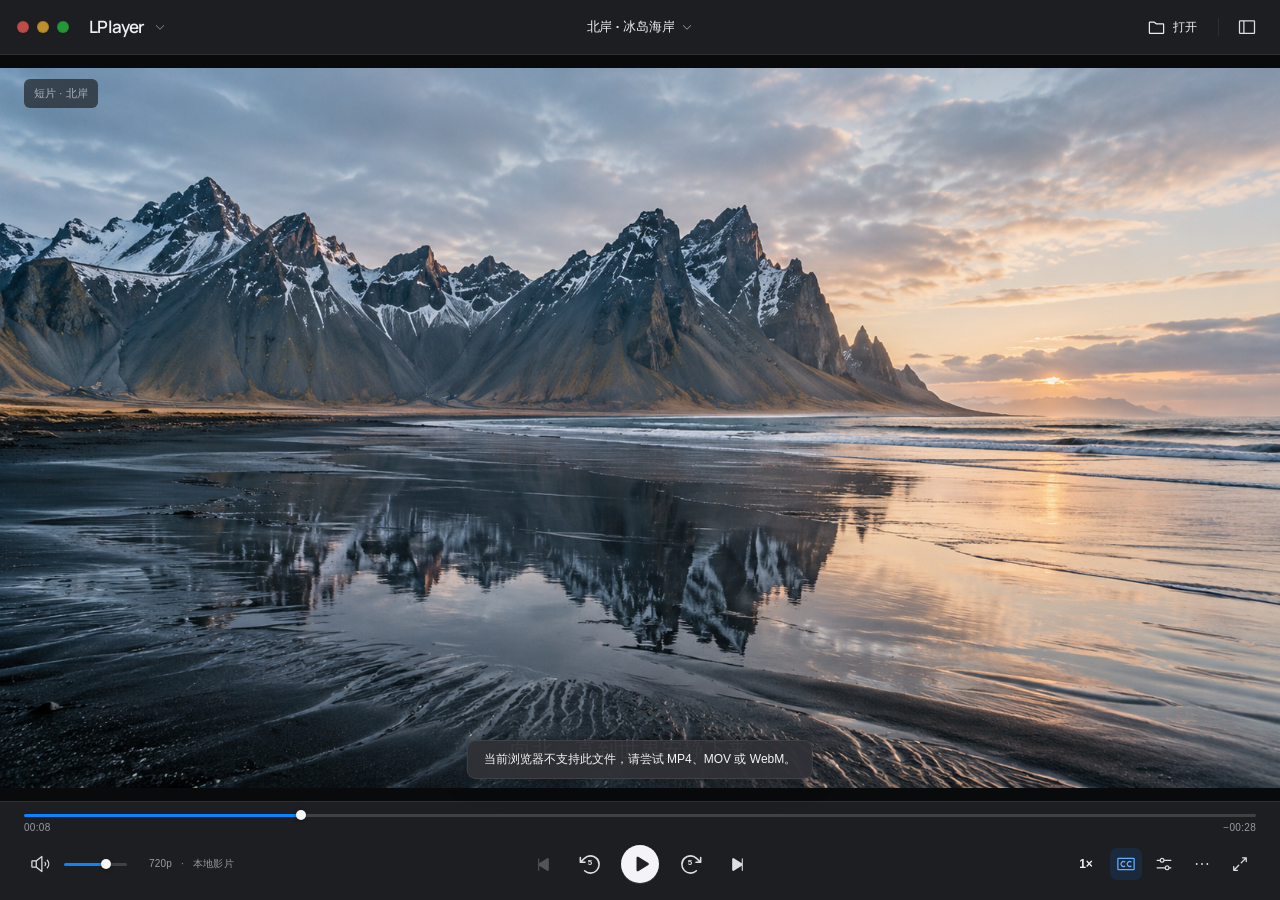
==== prototypes/lplayer/index.html @ e141471a "feat: add LPlayer with native UI and consistent one-hand controls Ship the AppKit/libmpv player, bun" ====
<!doctype html>
<html lang="zh-CN">
<head>
<meta charset="utf-8"><meta name="viewport" content="width=device-width,initial-scale=1">
<meta name="color-scheme" content="dark light"><meta name="theme-color" content="#17181b">
<title>LPlayer · 交互视觉稿</title>
<link rel="icon" href="assets/app-icon.png"><link rel="stylesheet" href="style.css"><link rel="stylesheet" href="dialogs.css"><link rel="stylesheet" href="fonts.css">
</head>
<body data-theme="dark">
<div class="app-shell" id="app">
  <header class="titlebar">
    <div class="window-left">
      <div class="traffic-lights">
        <button class="traffic close" id="close-media" disabled aria-label="关闭窗口，仅原生 App 可用" title="关闭窗口 · 网页视觉稿不模拟原生窗口操作"></button>
        <button class="traffic minimize" id="theater" disabled aria-label="最小化窗口，仅原生 App 可用" title="最小化窗口 · 网页视觉稿不模拟原生窗口操作"></button>
        <button class="traffic maximize" id="window-fullscreen" disabled aria-label="原生窗口全屏，仅原生 App 可用" title="原生窗口全屏 · 可使用播放栏全屏按钮体验浏览器全屏"></button>
      </div>
      <button class="app-name" id="app-menu-button" aria-haspopup="menu" aria-expanded="false">LPlayer<span class="icon tiny" data-icon="caret-down"></span></button>
    </div>
    <button class="document-title" id="file-info-button" aria-label="查看当前视频信息" aria-haspopup="menu"><span id="file-title">北岸 · 冰岛海岸</span><span class="icon tiny" data-icon="caret-down"></span></button>
    <div class="window-right">
      <span class="privacy-badge" id="privacy-badge" hidden><span class="icon small" data-icon="eye-slash"></span>无痕</span>
      <button class="toolbar-text" id="open-file" title="打开视频 · ⌘O"><span class="icon" data-icon="folder-simple"></span><span>打开</span></button>
      <span class="toolbar-separator"></span>
      <button class="icon-button toolbar-button" id="playlist-toggle" aria-label="打开播放列表" aria-pressed="false" title="播放列表 · T"><span class="icon" data-icon="sidebar-simple"></span></button>
    </div>
  </header>
  <main class="workspace">
    <section class="player-column" aria-label="视频播放器">
      <div class="stage" id="stage" tabindex="0" aria-label="视频画面，空格播放或暂停">
        <div class="media-frame" id="media-frame"><video id="video" preload="auto" playsinline poster="assets/coast-cinema.png" src="assets/coast-preview.mp4"></video></div>
        <div class="scene-top"><span class="scene-pill" id="scene-pill">短片 · 北岸</span><button id="reset-zoom" class="scene-pill zoom-pill" hidden>100% · 复原</button></div>
        <div id="subtitle" class="subtitle" aria-live="off"><span>向北，直到世界安静下来。</span></div>
        <button class="center-play" id="center-play" aria-label="开始播放"><span class="icon" data-icon="play-fill"></span></button>
        <div class="hud" id="hud" role="status" aria-live="polite"></div>
        <div class="empty-state" id="empty-state" hidden>
          <img class="empty-app-icon" src="assets/app-icon.png" alt="LPlayer">
          <h1>好好看一部视频。</h1><p>把视频拖到这里，或从文件中打开。</p>
          <button class="primary-button" id="empty-open"><span class="icon" data-icon="folder-simple"></span>打开视频…<kbd>⌘O</kbd></button>
          <button class="subtle-link" id="load-demo">体验演示影片<span class="icon small" data-icon="arrow-right"></span></button>
        </div>
        <div class="drop-target" id="drop-target" hidden><span class="icon" data-icon="plus"></span><strong>松开以打开视频</strong><span>文件只在当前浏览器中播放</span></div>
        <section class="quick-panel surface" id="quick-panel" hidden aria-label="快捷调节">
          <div class="panel-header"><h2>快捷调节</h2><button class="icon-button small-button" id="quick-close" aria-label="关闭快捷调节"><span class="icon small" data-icon="x"></span></button></div>
          <div class="quick-scroll">
            <div class="quick-group"><div class="group-label">播放</div>
              <div class="quick-row" data-qrow="speed" tabindex="0"><label for="quick-speed">播放速度</label><select id="quick-speed" aria-label="快捷调节播放速度"><option value="1">1× 正常</option></select></div>
              <div class="quick-row" data-qrow="volume" tabindex="0"><label for="quick-volume">音量</label><div class="quick-slider"><input id="quick-volume" type="range" min="0" max="100" value="70" aria-label="快捷调节音量"><output id="quick-volume-value">70%</output></div></div>
            </div>
            <div class="quick-group"><div class="group-label">画面</div>
              <div class="quick-row" data-qrow="zoom" tabindex="0"><label for="quick-zoom">缩放</label><div class="quick-slider"><input id="quick-zoom" type="range" min="100" max="500" step="25" value="100" aria-label="画面缩放"><output id="quick-zoom-value">适应</output></div></div>
              <div class="quick-row quick-native-row" data-qrow="sensitivity" tabindex="0" aria-disabled="true" title="双指移动画面与拖动灵敏度仅在原生 App 中实现"><span>拖动灵敏度</span><span class="quick-native">仅原生</span></div>
            </div>
            <div class="quick-group"><div class="group-label">字幕与音轨</div>
              <div class="quick-row" data-qrow="subtitles" tabindex="0"><label for="quick-subtitles">显示字幕</label><input id="quick-subtitles" class="switch" type="checkbox" role="switch" checked></div>
              <div class="quick-row" data-qrow="delay" tabindex="0"><span>字幕时间</span><div class="stepper"><button id="delay-minus" aria-label="字幕提前0.1秒">−</button><output id="delay-value">0.0 s</output><button id="delay-plus" aria-label="字幕延后0.1秒">+</button></div></div>
              <div class="quick-row quick-native-row" data-qrow="audio" tabindex="0" aria-disabled="true" title="音轨选择使用原生播放内核；网页演示片为静音素材"><span>音轨</span><span class="quick-native">仅原生</span></div>
              <div class="quick-row" data-qrow="track" tabindex="0"><label for="quick-track">字幕轨道</label><select id="quick-track" aria-label="演示字幕轨道"><option value="zh">简体中文</option><option value="en">English</option></select></div>
            </div>
            <div class="quick-group"><div class="group-label">应用与文件</div>
              <div class="quick-row" data-qrow="hand" tabindex="0"><label for="quick-hand">单手布局</label><select id="quick-hand" aria-label="单手布局"><option value="left">左手</option><option value="right">右手</option></select></div>
              <div class="quick-row" data-qrow="private" tabindex="0" title="HTML 仅演示无痕标识，不保存观看历史"><label for="quick-private">无痕播放</label><input id="quick-private" class="switch" type="checkbox" role="switch"></div>
              <div class="quick-row" data-qrow="open" tabindex="0"><span>打开视频</span><button id="quick-open" class="quick-action">选择…</button></div>
              <div class="quick-row quick-native-row" data-qrow="folder" tabindex="0" aria-disabled="true" title="文件夹授权与持久访问仅在原生 App 中实现"><span>文件夹授权</span><span class="quick-native">仅原生</span></div>
              <div class="quick-row" data-qrow="playlist" tabindex="0"><span>播放列表</span><button id="quick-list" class="quick-action">打开</button></div>
              <div class="quick-row quick-native-row" data-qrow="language" tabindex="0" aria-disabled="true" title="HTML 视觉稿仅提供中文界面；原生 App 支持中英切换"><span>界面语言</span><span class="quick-native">中文 · 仅原生切换</span></div>
              <div class="quick-row" data-qrow="shortcuts" tabindex="0"><span>快捷键设置</span><button id="quick-shortcuts" class="quick-action" title="查看默认键位；自定义录制仅原生支持">查看…</button></div>
            </div>
          </div>
          <div class="quick-bottom"><span id="quick-keyhint"><kbd>W/S</kbd> 选择 <kbd>A/D</kbd> 调整</span><button id="quick-settings" class="subtle-link" data-qrow="settings">设置…<span class="icon small" data-icon="gear-six"></span></button></div>
        </section>
      </div>
      <footer class="transport" id="transport">
        <div class="timeline-wrap"><div class="seek-preview surface" id="seek-preview" hidden><img src="assets/coast-cinema.png" alt="进度预览"><span id="seek-preview-time">00:00</span></div><input id="seek" class="timeline" type="range" min="0" max="36" step="0.05" value="8" aria-label="播放进度"><div class="time-labels"><output id="current-time">00:08</output><output id="remaining-time">−00:28</output></div></div>
        <div class="control-row">
          <div class="controls-leading"><button class="icon-button" id="mute" aria-label="静音" title="静音"><span class="icon" data-icon="speaker-high"></span></button><input id="volume" class="volume-slider" type="range" min="0" max="100" value="70" aria-label="音量"><span class="quiet metadata" id="media-meta">720p <span class="meta-dot">·</span> 本地影片</span></div>
          <div class="playback-controls">
            <button class="icon-button skip-button" id="previous" aria-label="上一个视频" title="上一个视频"><span class="icon small" data-icon="skip-back-fill"></span></button>
            <button class="icon-button seek-button" id="rewind" aria-label="后退5秒" title="后退5秒 · A"><span class="icon" data-icon="arrow-counter-clockwise"></span><span class="seek-number">5</span></button>
            <button class="play-button" id="play" aria-label="播放" title="播放 · Space"><span class="icon" data-icon="play-fill"></span></button>
            <button class="icon-button seek-button forward" id="forward" aria-label="前进5秒" title="前进5秒 · D"><span class="icon" data-icon="arrow-counter-clockwise"></span><span class="seek-number">5</span></button>
            <button class="icon-button skip-button" id="next" aria-label="下一个视频" title="下一个视频"><span class="icon small" data-icon="skip-forward-fill"></span></button>
          </div>
          <div class="controls-trailing">
            <button class="speed-button" id="speed-button" aria-label="播放速度，打开快捷面板首行" aria-controls="quick-panel" aria-expanded="false">1×</button>
            <button class="icon-button caption-button active" id="captions-button" aria-label="隐藏字幕" aria-pressed="true" title="显示 / 隐藏字幕 · G"><span class="icon" data-icon="closed-captioning"></span></button>
            <button class="icon-button" id="quick-toggle" aria-label="打开快捷调节" aria-expanded="false" title="快捷调节 · C"><span class="icon" data-icon="sliders-horizontal"></span></button>
            <button class="icon-button" id="more-button" aria-label="更多操作" aria-haspopup="menu"><span class="icon" data-icon="dots-three"></span></button>
            <button class="icon-button" id="fullscreen" aria-label="进入全屏" title="全屏 · F"><span class="icon" data-icon="arrows-out-simple"></span></button>
          </div>
        </div>
      </footer>
    </section>
    <aside class="playlist" id="playlist" aria-label="播放列表" hidden>
      <div class="playlist-header"><div><h2>播放列表</h2><p><span id="queue-count">5</span> 个片段<span class="meta-dot">·</span><span id="queue-current">正在播放 1</span></p></div><div class="view-switch" role="group" aria-label="列表显示方式"><button id="compact-view" class="selected" aria-label="紧凑列表" aria-pressed="true"><span class="icon small" data-icon="list-bullets"></span></button><button id="gallery-view" aria-label="大图浏览" aria-pressed="false"><span class="icon small" data-icon="grid-four"></span></button></div></div>
      <div class="folder-label"><span class="icon small" data-icon="folder-simple"></span><span id="folder-label">北岸 · 演示影片</span><button class="icon-button small-button" id="add-files" aria-label="添加视频"><span class="icon small" data-icon="plus"></span></button></div>
      <div class="queue-list" id="queue-list" role="listbox" aria-label="视频列表" tabindex="0"></div>
      <div class="selection-preview" id="selection-preview" hidden><span class="eyebrow">已选择</span><div><strong id="selection-name"></strong><button class="mini-play" id="play-selected" aria-label="播放选中视频"><span class="icon small" data-icon="play-fill"></span>播放</button></div></div>
      <div class="playlist-footer"><span id="playlist-keyhint"><kbd>W/S</kbd> 选择 <kbd>↵</kbd> 播放</span><button class="subtle-link" id="help-button" title="快捷键 · V"><span class="icon small" data-icon="keyboard"></span>快捷键</button></div>
    </aside>
  </main>
  <div class="menu surface" id="speed-menu" role="menu" aria-label="倍速选择" hidden><div class="menu-heading">播放速度</div><div id="speed-options"></div><div class="menu-hint">Q/E 调节 · R 恢复</div></div>
  <div class="menu surface" id="captions-menu" role="menu" aria-label="字幕与音轨选择" hidden><div class="menu-heading">字幕</div><button data-subtitle="zh" role="menuitemradio">简体中文<span class="menu-check icon small" data-icon="check"></span></button><button data-subtitle="en" role="menuitemradio">English<span class="menu-check icon small" data-icon="check"></span></button><button data-subtitle="off" role="menuitemradio">关闭字幕<span class="menu-check icon small" data-icon="check"></span></button><div class="menu-divider"></div><div class="menu-heading">音轨</div><span class="menu-static">内置演示影片无音轨</span></div>
  <div class="menu surface" id="more-menu" role="menu" aria-label="更多操作" hidden><button id="settings-menu" role="menuitem"><span class="icon small" data-icon="gear-six"></span>设置…<kbd>⌘,</kbd></button><button id="shortcut-menu" role="menuitem"><span class="icon small" data-icon="keyboard"></span>快捷键<kbd data-help-shortcut>V</kbd></button><button id="tracks-menu" role="menuitem"><span class="icon small" data-icon="closed-captioning"></span>字幕与音轨…</button><div class="menu-divider"></div><button id="private-menu" role="menuitemcheckbox" aria-checked="false"><span class="icon small" data-icon="eye-slash"></span>无痕播放<span class="menu-check icon small" data-icon="check"></span></button><button id="empty-menu" role="menuitem"><span class="icon small" data-icon="x"></span>关闭视频</button></div>
  <div class="menu surface" id="app-menu" role="menu" aria-label="LPlayer 菜单" hidden><div class="app-menu-brand"><img src="assets/app-icon.png" alt=""><div><strong>LPlayer</strong><span>macOS 界面视觉稿</span></div></div><div class="menu-divider"></div><button id="app-settings" role="menuitem">设置…<kbd>⌘,</kbd></button><button id="app-demo" role="menuitem">打开演示影片</button><button id="app-help" role="menuitem">快捷键帮助<kbd data-help-shortcut>V</kbd></button></div>
  <div class="menu surface file-info" id="file-info" hidden><div class="menu-heading">当前影片</div><strong id="info-name">北岸 · 冰岛海岸.mp4</strong><span id="info-details">1280 × 720 · 25 fps · 00:36</span><div class="menu-divider"></div><span class="menu-static">演示画面由 AI 静帧制成，可打开本地视频体验。</span></div>
  <input type="file" id="file-input" accept="video/*,.mkv,.mov,.mp4,.webm,.m4v" multiple hidden>
  <div class="toast" id="toast" role="status" aria-live="polite"></div>
</div>
<script src="dialogs.js"></script><script src="app.js"></script>
</body></html>
---- prototypes/lplayer/style.css ----
:root{font-family:-apple-system,BlinkMacSystemFont,"SF Pro Text","Helvetica Neue","PingFang SC",sans-serif;color-scheme:dark;--bg:#141517;--chrome:#1d1e21;--surface:rgba(40,41,45,.96);--sidebar:#202124;--text:#f0f0f2;--secondary:#999aA3;--line:rgba(255,255,255,.075);--hover:rgba(255,255,255,.075);--blue:#0a84ff;--focus:#58a5ff;--shadow:0 16px 60px #0007}
*{box-sizing:border-box}html,body{margin:0;width:100%;height:100%;overflow:hidden}body{background:var(--bg);color:var(--text);font-size:13px;-webkit-font-smoothing:antialiased}button,input,select{font:inherit}button{border:0;cursor:pointer;color:inherit;background:none;-webkit-tap-highlight-color:transparent}button:disabled{opacity:.28;cursor:default}button:focus-visible,input:focus-visible,select:focus-visible,[tabindex]:focus-visible{outline:3px solid var(--focus);outline-offset:3px}button,input,select{touch-action:manipulation}button:focus:not(:focus-visible){outline:none}[hidden]{display:none!important}h1,h2,p{margin:0}kbd{font-family:inherit;font-size:11px;font-weight:400;color:var(--secondary);white-space:nowrap}.icon{display:inline-block;width:20px;height:20px;background:currentColor;mask:var(--icon) center/contain no-repeat;-webkit-mask:var(--icon) center/contain no-repeat;flex-shrink:0;pointer-events:none}.icon.small{width:17px;height:17px}.icon.tiny{width:12px;height:12px}.app-shell{height:100dvh;display:flex;flex-direction:column;overflow:hidden;background:var(--bg)}.titlebar{height:55px;flex-shrink:0;display:grid;grid-template-columns:1fr minmax(0,1.6fr) 1fr;align-items:center;position:relative;z-index:15;background:var(--chrome);border-bottom:1px solid var(--line);padding:0 17px;user-select:none}.window-left,.window-right{display:flex;align-items:center;gap:17px;min-width:0}.window-right{justify-content:flex-end;gap:12px}.traffic-lights{display:flex;align-items:center;gap:8px}.traffic{width:12px;height:12px;border-radius:50%;padding:0;box-shadow:inset 0 0 0 1px #0002;transition:filter .15s}.traffic:hover{filter:brightness(1.15)}.traffic.close{background:#ff5f57}.traffic.minimize{background:#febc2e}.traffic.maximize{background:#28c840}.app-name{font-size:13px;font-weight:650;display:flex;align-items:center;gap:7px;padding:6px 4px;letter-spacing:-.2px}.app-name .icon{opacity:.5}.document-title{justify-self:center;min-width:0;max-width:100%;display:flex;align-items:center;gap:7px;padding:8px 12px;border-radius:7px;font-size:13px;font-weight:550;letter-spacing:-.1px}.document-title:hover{background:var(--hover)}.document-title #file-title{overflow:hidden;text-overflow:ellipsis;white-space:nowrap}.document-title .icon{color:var(--secondary)}.toolbar-text{display:flex;align-items:center;gap:7px;padding:7px 8px;border-radius:6px;font-size:12px}.toolbar-text:hover{background:var(--hover)}.toolbar-text .icon{width:19px;height:19px}.toolbar-separator{height:18px;width:1px;background:var(--line);margin:0 0 0 1px}.icon-button{width:32px;height:32px;border-radius:7px;display:inline-flex;align-items:center;justify-content:center;flex-shrink:0;color:#dedee3;position:relative;transition:background .16s,color .16s}.icon-button:hover{background:var(--hover);color:#fff}.icon-button.active{color:#64aeff;background:rgba(10,132,255,.12)}.toolbar-button{width:32px;height:28px}.small-button{width:26px;height:26px}.privacy-badge{display:flex;align-items:center;gap:5px;color:var(--secondary);font-size:11px}.workspace{flex:1;display:flex;min-height:0}.player-column{display:flex;flex-direction:column;min-width:0;flex:1;background:#090a0c}.stage{flex:1;min-height:0;position:relative;overflow:hidden;display:flex;align-items:center;justify-content:center;background:#090a0b;isolation:isolate;outline:none!important}.media-frame{position:absolute;inset:0;overflow:hidden;transition:transform .25s ease}.media-frame video{height:100%;width:100%;display:block;object-fit:contain;background:#090a0b;transition:transform .28s ease}.stage .scene-top{position:absolute;left:24px;right:24px;top:24px;display:flex;justify-content:space-between;align-items:center;pointer-events:none;transition:opacity .3s}.scene-pill{display:flex;align-items:center;padding:7px 10px;border-radius:6px;color:#fff9;background:#1119;font-size:11px;backdrop-filter:blur(15px);font-weight:450;letter-spacing:.1px}.zoom-pill{pointer-events:auto;color:#f5f5f7}.stage.playing:not(:hover) .scene-top{opacity:0}.subtitle{position:absolute;bottom:35px;width:calc(100% - 64px);left:32px;text-align:center;pointer-events:none;transition:width .2s,left .2s;font-size:clamp(16px,1.65vw,23px);font-weight:500;line-height:1.45;letter-spacing:.03em;color:#fff;text-shadow:0 1px 4px #000,0 1px 12px #000b}.subtitle span{display:inline;padding:2px 5px;background:#0001;box-decoration-break:clone}.stage.quick-open .subtitle{width:calc(100% - 410px);left:24px;font-size:18px}.center-play{width:64px;height:64px;display:flex;align-items:center;justify-content:center;border-radius:50%;color:white;background:#171b25a6;backdrop-filter:blur(18px);border:1px solid #ffffff24;box-shadow:0 3px 20px #0002;z-index:2;transition:opacity .2s,transform .2s;opacity:0;transform:scale(.92)}.stage:hover .center-play,.stage:focus-visible .center-play{opacity:1;transform:scale(1)}.stage.playing .center-play{pointer-events:none;opacity:0}.center-play .icon{width:26px;height:26px;margin-left:3px}.hud{position:absolute;top:25px;left:50%;transform:translate(-50%,-6px);background:#1c1d21e8;border:1px solid #ffffff10;border-radius:10px;box-shadow:0 6px 24px #0003;padding:10px 18px;font-size:13px;opacity:0;pointer-events:none;transition:.15s;z-index:11;white-space:nowrap;color:#f5f5f7;backdrop-filter:blur(20px)}.hud.visible{opacity:1;transform:translate(-50%,0)}.transport{height:99px;flex-shrink:0;background:var(--chrome);border-top:1px solid var(--line);padding:8px 24px 9px;position:relative;z-index:12;transition:opacity .2s}.timeline-wrap{position:relative;height:30px}.timeline{display:block;width:100%;margin:0;height:10px;cursor:pointer}.time-labels{display:flex;justify-content:space-between;padding-top:2px;font-size:10px;font-variant-numeric:tabular-nums;letter-spacing:.3px;color:var(--secondary)}input[type=range]{--fill:0%;-webkit-appearance:none;appearance:none;background:transparent;accent-color:var(--blue);padding:0;border:0;cursor:pointer}input[type=range]::-webkit-slider-runnable-track{height:3px;border-radius:8px;background:linear-gradient(to right,var(--blue) 0 var(--fill),#ffffff28 var(--fill) 100%)}input[type=range]::-moz-range-track{height:3px;border-radius:8px;background:#ffffff28}input[type=range]::-moz-range-progress{background:var(--blue);height:3px;border-radius:8px}input[type=range]::-webkit-slider-thumb{-webkit-appearance:none;appearance:none;width:10px;height:10px;border-radius:50%;background:#f7f7f9;margin-top:-3.5px;box-shadow:0 1px 4px #0005}input[type=range]::-moz-range-thumb{width:10px;height:10px;border:0;border-radius:50%;background:#f7f7f9}.timeline::-webkit-slider-thumb{width:8px;height:8px;margin-top:-2.5px;transition:transform .15s}.timeline:hover::-webkit-slider-thumb{transform:scale(1.4)}.control-row{display:grid;grid-template-columns:minmax(160px,1fr) auto minmax(160px,1fr);align-items:center;height:48px;gap:16px}.controls-leading,.controls-trailing,.playback-controls{display:flex;align-items:center;gap:8px}.controls-leading{gap:5px}.controls-trailing{justify-content:flex-end;gap:6px}.playback-controls{gap:15px;justify-content:center}.play-button{height:38px;width:38px;border-radius:50%;background:#f4f4f6;color:#202125;display:flex;align-items:center;justify-content:center;box-shadow:0 1px 1px #fff2;transition:transform .15s,background .15s}.play-button:hover{transform:scale(1.07);background:white}.play-button:active{transform:scale(.96)}.play-button .icon{width:18px;height:18px;margin-left:1px}.play-button.is-playing .icon{margin-left:0}.seek-button .icon{width:25px;height:25px}.seek-number{position:absolute;left:0;right:0;text-align:center;top:10px;font-size:8px;font-weight:650;pointer-events:none}.forward .icon{transform:scaleX(-1)}.speed-button{font-size:12px;font-weight:550;min-width:36px;height:30px;border-radius:7px;font-variant-numeric:tabular-nums}.speed-button:hover,.speed-button.active{background:var(--hover)}.volume-slider{width:63px;height:20px;margin:0 0 0 3px}.quiet{color:var(--secondary)}.metadata{font-size:10px;margin-left:17px;white-space:nowrap;letter-spacing:.2px}.meta-dot{padding:0 6px;color:var(--secondary)}.seek-preview{position:absolute;bottom:35px;width:156px;padding:5px;border-radius:9px;z-index:20;transform:translateX(-50%);pointer-events:none}.seek-preview img{width:100%;aspect-ratio:16/9;object-fit:cover;border-radius:5px;display:block}.seek-preview span{display:block;font-size:10px;color:#f5f5f7;text-align:center;padding-top:4px;font-variant-numeric:tabular-nums}.surface{background:var(--surface);border:1px solid rgba(255,255,255,.12);box-shadow:var(--shadow),0 0 1px #000;backdrop-filter:blur(30px) saturate(1.2);-webkit-backdrop-filter:blur(30px) saturate(1.2)}.playlist{width:306px;flex-shrink:0;display:flex;flex-direction:column;border-left:1px solid var(--line);background:var(--sidebar);position:relative;min-height:0;z-index:8}.playlist-header{display:flex;align-items:center;justify-content:space-between;padding:25px 20px 19px}.playlist h2{font-size:15px;font-weight:650;letter-spacing:-.3px}.playlist-header p{font-size:10px;color:var(--secondary);padding-top:7px}.view-switch{display:flex;border-radius:6px;background:#0003;padding:2px;gap:2px}.view-switch button{display:flex;width:27px;height:25px;align-items:center;justify-content:center;border-radius:4px;color:var(--secondary)}.view-switch button.selected{background:#ffffff18;color:var(--text);box-shadow:0 1px 4px #0003}.folder-label{display:flex;align-items:center;gap:7px;height:36px;min-height:36px;margin:0 16px 9px;color:var(--secondary);font-size:10px;border-top:1px solid var(--line);padding-top:8px}.folder-label .small-button{margin-left:auto}.folder-label>.icon{width:14px;height:14px}.queue-list{overflow:auto;flex:1;padding:0 9px 12px;scrollbar-width:thin;scrollbar-color:#ffffff20 transparent;outline:none}.queue-item{position:relative;display:flex;align-items:center;gap:12px;width:100%;border-radius:7px;padding:10px 9px;margin-bottom:3px;min-height:83px;user-select:none;cursor:pointer;border:1px solid transparent;outline:none}.queue-item:hover{background:var(--hover)}.queue-item.selected{background:#ffffff0b;border-color:#ffffff14}.queue-item.current{background:#0a84ff14}.queue-item.current:before{content:"";position:absolute;left:0;top:18px;bottom:18px;width:2px;background:var(--blue);border-radius:4px}.queue-item.selected:focus-visible,.queue-item.focused{border-color:var(--blue);box-shadow:0 0 0 1px var(--blue)}.queue-thumb{width:88px;height:54px;object-fit:cover;border-radius:5px;display:block;flex-shrink:0;background:#121315}.queue-text{min-width:0;flex:1}.queue-name{font-size:12px;font-weight:500;white-space:nowrap;overflow:hidden;text-overflow:ellipsis;line-height:1.6;letter-spacing:-.15px}.queue-sub{display:flex;align-items:center;gap:5px;color:var(--secondary);font-size:10px;font-variant-numeric:tabular-nums;margin-top:5px;letter-spacing:.1px}.queue-sub .icon{width:11px;height:11px;color:#66afff}.queue-duration{margin-left:auto}.queue-play{position:absolute;right:10px;top:10px;width:25px;height:25px;border-radius:50%;background:#0a84ff;color:#fff;display:flex;align-items:center;justify-content:center;opacity:0;transition:opacity .1s}.queue-item:hover .queue-play,.queue-item.selected:not(.current) .queue-play{opacity:1}.queue-play .icon{width:11px;height:11px}.playlist.gallery{width:320px}.gallery .queue-item{display:block;padding:10px 9px;min-height:0}.gallery .queue-thumb{width:100%;height:auto;aspect-ratio:16/9}.gallery .queue-text{margin:8px 2px 0}.gallery .queue-item.current:before{top:auto;height:2px;bottom:0;left:10px;right:10px;width:auto}.gallery .queue-play{right:20px;top:20px}.selection-preview{margin:4px 16px 0;padding:13px 0 14px;border-top:1px solid var(--line)}.selection-preview .eyebrow{font-size:10px;color:var(--secondary);display:block;padding-bottom:8px}.selection-preview>div{display:flex;gap:6px;align-items:center}.selection-preview strong{font-size:11px;font-weight:450;overflow:hidden;white-space:nowrap;text-overflow:ellipsis;flex:1}.mini-play{display:flex;align-items:center;gap:4px;background:var(--blue);color:#fff;border-radius:6px;padding:6px 8px;font-size:11px}.mini-play .icon{width:11px;height:11px}.playlist-footer{border-top:1px solid var(--line);padding:16px;display:flex;align-items:center;justify-content:space-between;gap:8px;color:var(--secondary);font-size:10px;min-height:59px}.playlist-footer kbd{font-size:10px;margin-right:2px;color:var(--text)}.subtle-link{display:inline-flex;gap:6px;align-items:center;font-size:11px;color:var(--secondary);padding:2px;border-radius:4px}.subtle-link:hover{color:var(--text)}.playlist-footer .subtle-link{font-size:10px}.quick-panel{position:absolute;right:18px;bottom:18px;width:318px;border-radius:13px;overflow:hidden;color:#f1f1f4;z-index:10;padding:17px 17px 0;background:rgba(34,35,39,.96);animation:panel-in .15s ease}.panel-header{display:flex;justify-content:space-between;align-items:center;padding:0 0 9px}.panel-header h2{font-size:14px;font-weight:600}.panel-header .icon-button{color:#adadb6}.group-label{font-size:10px;color:#9c9da6;font-weight:500;margin:9px 0 5px}.quick-group+.quick-group{border-top:1px solid #ffffff12;margin-top:10px;padding-top:1px}.quick-row{display:flex;align-items:center;justify-content:space-between;gap:15px;min-height:35px;border-radius:5px;font-size:12px;color:#e2e2e7;padding:1px 2px}.quick-row.focused{background:#0a84ff20;box-shadow:0 0 0 2px #0a84ff60}.quick-row>label{white-space:nowrap}.quick-row select{max-width:143px;min-width:112px;background:#ffffff0e;color:#eee;border:1px solid #ffffff1a;border-radius:5px;height:25px;font-size:11px;padding:1px 5px;cursor:pointer}.quick-slider{display:flex;align-items:center;width:151px;gap:11px}.quick-slider input{width:100px;height:22px;margin:0}.quick-slider output{width:40px;text-align:right;font-size:10px;color:#bfc0c8;font-variant-numeric:tabular-nums}.switch{-webkit-appearance:none;appearance:none;cursor:pointer;position:relative;display:inline-block;background:#5d5d66;border:0;border-radius:14px;width:29px;height:17px;transition:background .15s;flex:none;margin:0}.switch:before{content:"";width:13px;height:13px;position:absolute;left:2px;top:2px;border-radius:50%;background:#fff;box-shadow:0 1px 3px #0004;transition:transform .15s}.switch:checked{background:var(--blue)}.switch:checked:before{transform:translateX(12px)}.stepper{display:flex;align-items:center;background:#ffffff0b;border:1px solid #ffffff15;border-radius:5px;height:25px;overflow:hidden}.stepper button{height:100%;width:24px;font-size:15px;color:#d7d7dd}.stepper button:hover{background:#ffffff15}.stepper output{border-left:1px solid #ffffff14;border-right:1px solid #ffffff14;min-width:58px;text-align:center;font-size:11px;color:#c3c4cc;font-variant-numeric:tabular-nums}.quick-bottom{display:flex;justify-content:space-between;align-items:center;border-top:1px solid #ffffff12;margin:12px -17px 0;padding:12px 17px;font-size:9px;color:#9697a1}.quick-bottom kbd{font-size:9px;color:#aaaab2}.quick-bottom .subtle-link{font-size:10px;color:#b9bac3}.menu{position:fixed;min-width:188px;z-index:40;padding:5px;border-radius:9px;color:var(--text);animation:panel-in .12s ease}.menu-heading{color:var(--secondary);font-size:10px;font-weight:550;padding:7px 9px 6px}.menu>button,.menu #speed-options>button{display:flex;align-items:center;gap:9px;width:100%;padding:7px 9px;border-radius:5px;font-size:12px;text-align:left;white-space:nowrap;min-height:29px}.menu button:hover,.menu button:focus-visible{background:var(--blue);color:#fff;outline:none}.menu button:hover kbd{color:#fffc}.menu kbd{margin-left:auto;font-size:11px}.menu .menu-check{margin-left:auto;width:14px;height:14px;opacity:0}.menu button[aria-checked=true] .menu-check{opacity:1}.menu-divider{height:1px;background:var(--line);margin:5px 4px}.menu-hint{color:var(--secondary);border-top:1px solid var(--line);font-size:9px;padding:9px 8px 4px;margin-top:5px}.menu-static{display:block;padding:6px 9px 9px;font-size:11px;color:var(--secondary);max-width:255px;line-height:1.6}.app-menu-brand{display:flex;padding:10px 9px 9px;gap:11px;align-items:center}.app-menu-brand img{width:34px;height:34px;object-fit:contain}.app-menu-brand strong{display:block;font-size:13px}.app-menu-brand span{font-size:10px;display:block;color:var(--secondary);margin-top:4px}.file-info{width:266px}.file-info>strong,.file-info>span:not(.menu-static){display:block;font-size:12px;padding:7px 9px;line-height:1.4;overflow-wrap:anywhere}.file-info>span:not(.menu-static){font-size:10px;color:var(--secondary);font-variant-numeric:tabular-nums}.empty-state{position:absolute;inset:0;background:var(--bg);display:flex;flex-direction:column;align-items:center;justify-content:center;color:var(--text);z-index:3;padding-bottom:40px}.empty-app-icon{width:82px;height:82px;object-fit:contain;margin-bottom:23px}.empty-state h1{font-size:25px;letter-spacing:-.7px;font-weight:600}.empty-state p{color:var(--secondary);font-size:12px;margin-top:12px}.primary-button{display:flex;align-items:center;justify-content:center;gap:8px;background:var(--blue);color:#fff;height:34px;padding:0 14px;border-radius:7px;font-size:12px;font-weight:500;box-shadow:inset 0 1px #ffffff12}.primary-button:hover{background:#2190ff}.primary-button kbd{color:#ffffffb0;font-size:10px;margin-left:14px}.empty-state .primary-button{margin-top:26px}.empty-state .subtle-link{margin-top:20px;font-size:11px}.app-shell.empty .transport{display:none}.app-shell.empty .document-title{color:var(--secondary);font-weight:400}.app-shell.empty .center-play,.app-shell.empty .subtitle,.app-shell.empty .scene-top{display:none}.app-shell.empty .playlist{display:none}.drop-target{position:absolute;inset:18px;border:2px solid var(--blue);background:#151921eb;backdrop-filter:blur(15px);border-radius:12px;z-index:50;display:flex;flex-direction:column;justify-content:center;align-items:center;gap:16px;color:#f5f5f7}.drop-target>.icon{width:38px;height:38px;color:var(--focus)}.drop-target strong{font-size:20px}.drop-target>span:last-child{font-size:12px;color:#babac1}.toast{position:fixed;left:50%;bottom:121px;transform:translate(-50%,8px);padding:10px 16px;border-radius:9px;background:#303137f5;color:#f5f5f7;border:1px solid #ffffff15;box-shadow:0 4px 25px #0004;z-index:80;font-size:12px;opacity:0;pointer-events:none;transition:.2s}.toast.visible{opacity:1;transform:translate(-50%,0)}.focus-mode .playlist{display:none}.focus-mode .titlebar{height:42px}.focus-mode .scene-top{display:none}.focus-mode .metadata{display:none}.focus-mode .transport{background:#151619}.reduced-motion *,body.reduced-motion *:before{animation:none!important;transition:none!important}.stage.playing .subtitle{transition:none}.app-shell:fullscreen .transport{position:absolute;bottom:18px;left:50%;transform:translateX(-50%);border:1px solid #ffffff20;border-radius:13px;width:min(800px,calc(100vw - 60px));background:#222327e6;backdrop-filter:blur(30px);height:99px;z-index:16}.app-shell:fullscreen .titlebar{position:absolute;top:0;left:0;right:0;background:#18191bc9;backdrop-filter:blur(25px);border-bottom:none;z-index:16}.app-shell:fullscreen .workspace{height:100%}.app-shell:fullscreen .subtitle{bottom:150px}.app-shell:fullscreen .playlist{padding-top:55px}.app-shell:fullscreen .quick-panel{bottom:135px}.app-shell:fullscreen.hide-chrome .transport,.app-shell:fullscreen.hide-chrome .titlebar{opacity:0;pointer-events:none}.app-shell:fullscreen .metadata{display:none}@keyframes panel-in{from{opacity:0;transform:translateY(3px)}to{opacity:1;transform:translateY(0)}}
body[data-theme=light]{color-scheme:light;--bg:#eeeff2;--chrome:#f3f3f5;--sidebar:#f1f1f3;--surface:rgba(250,250,252,.97);--text:#242429;--secondary:#7c7c85;--line:#00000012;--hover:#00000006;--shadow:0 16px 60px #0003}.light .icon-button,body[data-theme=light] .icon-button{color:#50505a}body[data-theme=light] .icon-button.active{color:#007aff;background:#007aff12}body[data-theme=light] .icon-button:hover{color:#17171c}body[data-theme=light] .view-switch{background:#0000000a}body[data-theme=light] .view-switch button.selected{background:#fff;box-shadow:0 1px 3px #0002}body[data-theme=light] .queue-item.selected{background:#00000005;border-color:#00000010}body[data-theme=light] .queue-item.current{background:#007aff0c}body[data-theme=light] .play-button{background:#25262c;color:#fff}body[data-theme=light] .play-button:hover{background:#111}body[data-theme=light] input[type=range]::-webkit-slider-runnable-track{background:linear-gradient(to right,var(--blue) 0 var(--fill),#00000020 var(--fill) 100%)}body[data-theme=light] input[type=range]::-webkit-slider-thumb{background:#fff;box-shadow:0 1px 5px #0004}body[data-theme=light] .quick-panel{background:rgba(249,249,251,.98);color:#25252b;border-color:#0000001a}body[data-theme=light] .quick-row{color:#323239}body[data-theme=light] .quick-row select{color:#34343b;background:#fff;border-color:#00000020}body[data-theme=light] .quick-group+.quick-group,body[data-theme=light] .quick-bottom{border-color:#00000013}body[data-theme=light] .quick-bottom{color:#72727e}body[data-theme=light] .quick-row output{color:#6c6c76}body[data-theme=light] .stepper{background:#fff;border-color:#0002}body[data-theme=light] .stepper button{color:#555}body[data-theme=light] .menu{border-color:#00000014}body[data-theme=light] .queue-item.selected:focus-visible{border-color:var(--blue)}
@media(max-width:1150px){.metadata{display:none}.control-row{grid-template-columns:1fr auto 1fr;gap:7px}.controls-trailing{gap:2px}.playback-controls{gap:8px}.controls-leading .volume-slider{width:48px}.playlist{width:280px}.playlist-header{padding:22px 16px 17px}.queue-item{gap:9px;padding:9px 7px;min-height:76px}.queue-thumb{width:78px;height:48px}.queue-name{font-size:11px}.queue-sub{font-size:9px}.stage.quick-open .subtitle{left:20px;width:calc(100% - 375px);font-size:16px}.quick-panel{right:14px;width:306px}.transport{padding-left:17px;padding-right:17px}.skip-button{display:none}}
@media(max-width:900px){.playlist{width:260px}.queue-thumb{width:70px;height:45px}.playback-controls{gap:4px}.controls-trailing{gap:0}.icon-button{width:29px;height:30px}.controls-leading .volume-slider{width:42px}.control-row{gap:4px}.transport{padding-left:14px;padding-right:14px}.speed-button{min-width:32px}.window-left{gap:13px}.window-right{gap:5px}.stage.quick-open .subtitle{bottom:22px;font-size:15px;width:calc(100% - 30px);left:15px;text-shadow:0 2px 5px #000}.quick-panel{bottom:78px;right:12px;width:300px;max-height:calc(100% - 95px);overflow:auto}.scene-top{display:none!important}.titlebar{grid-template-columns:1fr minmax(0,1fr) 1fr}.toolbar-text{padding:7px 4px}.toolbar-text>span:last-child{display:none}.privacy-badge{font-size:10px}.document-title{padding:6px;font-size:12px}.app-name{font-size:12px}.playlist.gallery{width:280px}.subtitle{font-size:17px}}
@media(max-width:720px){.titlebar{height:49px;padding:0 12px;grid-template-columns:1fr minmax(0,1.6fr) 1fr}.traffic-lights{gap:6px}.traffic{width:10px;height:10px}.app-name{display:none}.toolbar-separator{display:none}.window-right{gap:4px}.playlist,.playlist.gallery{position:absolute;right:0;top:49px;bottom:0;width:min(310px,86vw);box-shadow:-15px 0 45px #0005;z-index:18;border-left:1px solid #ffffff20}.subtitle{font-size:18px}.controls-leading{gap:0}.controls-leading .volume-slider{display:none}.control-row{grid-template-columns:1fr auto 1fr;gap:3px}.playback-controls{gap:6px}.controls-trailing .caption-button{display:none}.play-button{width:36px;height:36px}.playback-controls .seek-button{width:28px}.controls-trailing>.icon-button{width:29px}.transport{padding:8px 13px 9px;height:95px}.speed-button{font-size:11px;min-width:28px}.stage.quick-open .subtitle{font-size:16px;bottom:15px}.quick-panel{bottom:66px;max-height:calc(100% - 80px);width:min(306px,calc(100% - 24px))}.quick-row{min-height:31px}.quick-group+.quick-group{margin-top:6px}.group-label{margin-top:6px}.playlist-header{padding-top:20px}.privacy-badge{display:none}.document-title #file-title{max-width:210px}.menu{max-width:calc(100vw - 20px)}.empty-state h1{font-size:23px}.empty-state p{font-size:11px}.empty-app-icon{width:72px;height:72px}.scene-pill{display:none}.selection-preview{font-size:11px}.transport .skip-button{display:none}}
@media(prefers-reduced-motion:reduce){*,*:before{transition:none!important;animation:none!important}}

/* Keep navigation and the settings exit visible in a short window. */
.quick-panel{display:flex;flex-direction:column;max-height:calc(100% - 36px);overflow:hidden}.quick-scroll{min-height:0;flex:1 1 auto;overflow-y:auto;overflow-x:hidden;padding:0 1px;scrollbar-width:thin;scrollbar-color:#ffffff3a transparent}.quick-panel .panel-header,.quick-panel .quick-bottom{flex-shrink:0}.quick-panel .quick-bottom{min-height:38px}.quick-panel .quick-row:focus-visible{outline-offset:-2px}.quick-scroll .quick-row.focused{box-shadow:inset 0 0 0 1px #0a84ff80}
@media(max-width:900px){.quick-panel{max-height:calc(100% - 95px);overflow:hidden}}
@media(max-width:720px){.quick-panel{max-height:calc(100% - 80px)}}

/* Native interaction affordances retain the approved compact visual layout. */
.traffic:disabled{cursor:default;opacity:.72}
.traffic:disabled:hover{filter:none}
.quick-native{color:#858791;font-size:10px;white-space:nowrap}
.quick-native-row{color:#9698a1}
.quick-action{min-width:70px;min-height:25px;padding:3px 10px;border:1px solid #ffffff12;border-radius:5px;background:#ffffff08;color:#d5d6dd;font-size:11px}
.quick-action:hover{background:#ffffff12}
.quick-bottom [data-qrow].focused{border-radius:5px;background:#0a84ff20;box-shadow:0 0 0 2px #0a84ff60}
.quick-bottom [data-qrow]{padding:4px 5px;margin:-4px -5px}
.quick-scroll .quick-row[aria-disabled=true].focused{color:#c3c4cb}
.help-rail{width:344px;flex-shrink:0;display:flex;flex-direction:column;min-height:0;border-left:1px solid var(--line);background:var(--sidebar);position:relative;z-index:8}
.lphelp-header{padding:25px 21px 17px;position:relative;border-bottom:1px solid var(--line);margin:0 0 14px}
.lphelp-header h2{font-size:17px;font-weight:600;letter-spacing:-.35px;margin:0 30px 7px 0}
.lphelp-header p{margin:0;color:var(--secondary);font-size:11px}
.lphelp-close{position:absolute;top:23px;right:16px;width:26px;height:26px;border:0;border-radius:50%;background:var(--hover);color:var(--secondary);display:grid;place-items:center}
.lphelp-close .icon{width:12px;height:12px}
.lphelp-close:hover{background:var(--line);color:var(--text)}
.lphelp-content{flex:1;min-height:0;overflow:auto;padding:0 17px 8px;scrollbar-width:thin;scrollbar-color:#ffffff30 transparent}
.lphelp-group{margin:0 0 19px}
.lphelp-group h3{font-size:10px;font-weight:500;color:var(--secondary);margin:0 7px 8px}
.lphelp-rows{background:var(--hover);border:1px solid var(--line);border-radius:8px;overflow:hidden}
.lphelp-row{min-height:37px;display:flex;align-items:center;justify-content:space-between;gap:10px;padding:6px 10px;font-size:11px;position:relative}
.lphelp-row+.lphelp-row:before{content:"";position:absolute;top:0;left:10px;right:0;height:1px;background:var(--line)}
.lphelp-row>span:first-child{min-width:0;line-height:1.4}
.lphelp-keys{display:flex;align-items:center;justify-content:flex-end;gap:5px;flex-shrink:0}
.lphelp-keys kbd{min-width:22px;height:21px;padding:0 5px;display:grid;place-items:center;border:1px solid var(--line);border-bottom-color:#0004;border-radius:5px;background:var(--hover);font-family:inherit;font-size:10px;white-space:nowrap}
.lphelp-key-separator{font-size:9px;color:var(--secondary)}
.lphelp-footer{flex-shrink:0;padding:13px 18px 12px;border-top:1px solid var(--line);font-size:10px;color:var(--secondary);text-align:center}
.lphelp-footer button{width:100%;height:28px;border:1px solid var(--line);border-radius:6px;background:var(--hover);color:var(--text);font-size:11px;margin-bottom:9px}
.lphelp-footer p{margin:0;font-size:9px;line-height:1.5}
.lphelp-caption{font-size:10px!important;line-height:1.6;color:var(--secondary);padding:0 7px}
@media(min-width:721px){.app-shell:fullscreen .help-rail{padding-top:55px}}
@media(max-width:900px){.help-rail{width:300px}.lphelp-row{font-size:10px;padding-left:8px;padding-right:8px}}
@media(max-width:720px){.help-rail{position:absolute;right:0;top:49px;bottom:0;width:min(344px,86vw);box-shadow:-15px 0 45px #0005;z-index:18}.lphelp-header{padding-top:20px}.lphelp-close{top:18px}}
---- prototypes/lplayer/dialogs.css ----
#lp-dialog-root {
  --lpdlg-bg: #262629;
  --lpdlg-sidebar: #202023;
  --lpdlg-panel: #303034;
  --lpdlg-panel-hover: #3a3a3e;
  --lpdlg-line: rgba(255, 255, 255, .075);
  --lpdlg-text: #f5f5f7;
  --lpdlg-secondary: #a6a6af;
  --lpdlg-tertiary: #777780;
  --lpdlg-control: #48484e;
  --lpdlg-blue: #0a84ff;
  --lpdlg-blue-hover: #3499ff;
  position: fixed;
  inset: 0;
  z-index: 1000;
  display: flex;
  align-items: center;
  justify-content: center;
  padding: 24px;
  box-sizing: border-box;
  background: rgba(4, 6, 11, .42);
  -webkit-backdrop-filter: blur(9px);
  backdrop-filter: blur(9px);
  color: var(--lpdlg-text);
  font: 13px/1.4 -apple-system, BlinkMacSystemFont, "SF Pro Text", "PingFang SC", "Helvetica Neue", sans-serif;
  -webkit-font-smoothing: antialiased;
  isolation: isolate;
}
#lp-dialog-root[hidden] { display: none; }
#lp-dialog-root *, #lp-dialog-root *::before, #lp-dialog-root *::after { box-sizing: border-box; }
#lp-dialog-root button, #lp-dialog-root input, #lp-dialog-root select { font: inherit; }
#lp-dialog-root button { -webkit-tap-highlight-color: transparent; cursor: pointer; }
#lp-dialog-root button, #lp-dialog-root input, #lp-dialog-root select { outline: none; }
#lp-dialog-root button:focus-visible, #lp-dialog-root input:focus-visible, #lp-dialog-root select:focus-visible {
  outline: 3px solid rgba(10, 132, 255, .68);
  outline-offset: 3px;
}
#lp-dialog-root button:disabled { cursor: default; }
#lp-dialog-root .lpdlg-icon { display: block; width: 18px; height: 18px; object-fit: contain; filter: brightness(0) invert(1); opacity: .88; flex: 0 0 auto; }
#lp-dialog-root .lpdlg-sheet {
  width: 740px;
  max-width: 100%;
  max-height: calc(100dvh - 48px);
  overflow: hidden;
  background: var(--lpdlg-bg);
  border: 1px solid rgba(255, 255, 255, .16);
  border-radius: 14px;
  box-shadow: 0 30px 90px rgba(0, 0, 0, .5), 0 2px 10px rgba(0, 0, 0, .2), inset 0 1px rgba(255, 255, 255, .025);
  animation: lpdlg-arrive .2s cubic-bezier(.2, .8, .2, 1) both;
}
#lp-dialog-root.lpdlg-updating .lpdlg-sheet { animation: none; }
#lp-dialog-root .lpdlg-settings { display: grid; grid-template-columns: 160px minmax(0, 1fr); height: 540px; }
#lp-dialog-root .lpdlg-sidebar {
  position: relative;
  display: flex;
  flex-direction: column;
  min-height: 0;
  padding: 24px 10px 16px;
  background: var(--lpdlg-sidebar);
  border-right: 1px solid var(--lpdlg-line);
}
#lp-dialog-root .lpdlg-brand { display: flex; align-items: center; gap: 10px; margin: 0 9px 31px; }
#lp-dialog-root .lpdlg-brand-icon { width: 31px; height: 31px; display: grid; place-items: center; border-radius: 8px; background: linear-gradient(155deg, #7d818e, #42454f); box-shadow: inset 0 1px rgba(255,255,255,.24), 0 2px 5px #0002; }
#lp-dialog-root .lpdlg-brand-icon .lpdlg-icon { width: 15px; height: 15px; margin-left: 2px; opacity: 1; }
#lp-dialog-root .lpdlg-brand strong { display: block; font-size: 13px; font-weight: 650; letter-spacing: -.2px; }
#lp-dialog-root .lpdlg-brand div > span { display: block; margin-top: 1px; font-size: 11px; color: var(--lpdlg-secondary); }
#lp-dialog-root .lpdlg-navigation { display: flex; flex-direction: column; gap: 4px; }
#lp-dialog-root .lpdlg-nav-item { display: flex; align-items: center; gap: 9px; min-height: 36px; padding: 6px 10px; border: 0; border-radius: 7px; text-align: left; color: var(--lpdlg-text); background: transparent; transition: background .14s ease; }
#lp-dialog-root .lpdlg-nav-item:hover { background: rgba(255, 255, 255, .055); }
#lp-dialog-root .lpdlg-nav-item.is-active { background: var(--lpdlg-blue); color: #fff; font-weight: 550; }
#lp-dialog-root .lpdlg-nav-icon { width: 22px; height: 22px; border-radius: 5px; display: grid; place-items: center; background: #5c5c64; box-shadow: inset 0 1px rgba(255, 255, 255, .14); }
#lp-dialog-root .lpdlg-nav-icon .lpdlg-icon { width: 15px; height: 15px; opacity: 1; }
#lp-dialog-root .lpdlg-nav-icon-playback { background: #6b759d; }
#lp-dialog-root .lpdlg-nav-icon-shortcuts { background: #8c6eb0; }
#lp-dialog-root .is-active .lpdlg-nav-icon { background: rgba(255, 255, 255, .18); box-shadow: none; }
#lp-dialog-root .lpdlg-sidebar-caption { margin: auto 10px 0; color: var(--lpdlg-tertiary); font-size: 10px; white-space: nowrap; }
#lp-dialog-root .lpdlg-settings-main { display: flex; flex-direction: column; min-width: 0; min-height: 0; position: relative; }
#lp-dialog-root .lpdlg-close { position: absolute; top: 16px; right: 16px; z-index: 1; width: 25px; height: 25px; display: grid; place-items: center; border: 0; border-radius: 50%; background: rgba(255, 255, 255, .07); padding: 6px; transition: background .15s; }
#lp-dialog-root .lpdlg-close .lpdlg-icon { width: 12px; height: 12px; opacity: .64; }
#lp-dialog-root .lpdlg-close:hover { background: rgba(255, 255, 255, .14); }
#lp-dialog-root .lpdlg-pane { flex: 1; min-height: 0; overflow: auto; padding: 30px 28px 22px; overscroll-behavior: contain; scrollbar-width: thin; scrollbar-color: #63636b transparent; }
#lp-dialog-root .lpdlg-page-intro { margin-bottom: 24px; }
#lp-dialog-root .lpdlg-page-intro h2 { margin: 0 0 6px; font-size: 20px; line-height: 1.25; font-weight: 650; letter-spacing: -.5px; }
#lp-dialog-root .lpdlg-page-intro p { margin: 0; color: var(--lpdlg-secondary); font-size: 12px; }
#lp-dialog-root .lpdlg-form-section { margin-bottom: 21px; }
#lp-dialog-root .lpdlg-section-label { font-size: 11px; font-weight: 550; color: var(--lpdlg-secondary); margin: 0 0 7px 10px; letter-spacing: .1px; }
#lp-dialog-root .lpdlg-form-group { overflow: hidden; border-radius: 9px; background: var(--lpdlg-panel); border: 1px solid var(--lpdlg-line); }
#lp-dialog-root .lpdlg-form-row { min-height: 53px; display: flex; align-items: center; justify-content: space-between; gap: 12px; padding: 11px 13px; position: relative; }
#lp-dialog-root .lpdlg-form-row + .lpdlg-form-row::before { content: ""; position: absolute; top: 0; left: 13px; right: 0; height: 1px; background: var(--lpdlg-line); }
#lp-dialog-root .lpdlg-row-text { display: flex; flex-direction: column; gap: 3px; min-width: 0; }
#lp-dialog-root .lpdlg-row-title { font-size: 13px; font-weight: 450; }
#lp-dialog-root .lpdlg-row-description { font-size: 11px; color: var(--lpdlg-secondary); line-height: 1.45; }
#lp-dialog-root .lpdlg-row-control { flex: 0 0 auto; display: flex; align-items: center; }
#lp-dialog-root .lpdlg-segment { display: inline-flex; padding: 2px; gap: 1px; background: rgba(0,0,0,.17); border-radius: 6px; box-shadow: inset 0 0 0 1px rgba(0,0,0,.06); }
#lp-dialog-root .lpdlg-segment-item { height: 25px; min-width: 54px; padding: 0 12px; color: var(--lpdlg-secondary); border: 0; border-radius: 4px; background: transparent; font-size: 11px; transition: background .15s, color .15s; }
#lp-dialog-root .lpdlg-segment-item:hover { color: var(--lpdlg-text); }
#lp-dialog-root .lpdlg-segment-item.is-selected { color: var(--lpdlg-text); background: #626269; box-shadow: 0 1px 3px #0003, inset 0 1px rgba(255,255,255,.075); }
#lp-dialog-root .lpdlg-switch { width: 32px; height: 19px; padding: 2px; border: 0; border-radius: 20px; background: #62626a; box-shadow: inset 0 1px 2px rgba(0,0,0,.12); transition: background .18s; }
#lp-dialog-root .lpdlg-switch-thumb { display: block; width: 15px; height: 15px; border-radius: 50%; background: #fff; box-shadow: 0 1px 3px #0004; transition: transform .18s cubic-bezier(.2,.8,.2,1); }
#lp-dialog-root .lpdlg-switch.is-on { background: var(--lpdlg-blue); }
#lp-dialog-root .lpdlg-switch.is-on .lpdlg-switch-thumb { transform: translateX(13px); }
#lp-dialog-root .lpdlg-select { min-width: 104px; height: 28px; padding: 0 27px 0 10px; color: var(--lpdlg-text); background-color: var(--lpdlg-control); border: 1px solid rgba(255,255,255,.07); border-radius: 5px; color-scheme: dark; font-size: 11px; box-shadow: 0 1px 2px #0002; cursor: pointer; }
#lp-dialog-root .lpdlg-footnote { margin: 8px 11px 0; font-size: 10px; line-height: 1.6; color: var(--lpdlg-tertiary); }
#lp-dialog-root .lpdlg-inline-tip { display: flex; align-items: center; gap: 8px; margin: 27px 2px 0; color: var(--lpdlg-secondary); font-size: 11px; }
#lp-dialog-root .lpdlg-inline-tip > .lpdlg-icon { width: 17px; height: 17px; opacity: .4; }
#lp-dialog-root .lpdlg-inline-tip button { display: inline-flex; align-items: center; gap: 4px; border: 0; background: none; color: var(--lpdlg-blue-hover); padding: 4px; margin-left: auto; font-size: 11px; }
#lp-dialog-root .lpdlg-inline-tip button > span { font-size: 17px; line-height: 12px; }
#lp-dialog-root .lpdlg-bottom-note { font-size: 10px; color: var(--lpdlg-tertiary); line-height: 1.6; margin: 15px 10px 0; }
#lp-dialog-root .lpdlg-footer { display: flex; align-items: center; justify-content: space-between; flex: 0 0 auto; min-height: 59px; padding: 13px 21px; border-top: 1px solid var(--lpdlg-line); }
#lp-dialog-root .lpdlg-footer > span { display: inline-flex; align-items: center; gap: 5px; font-size: 10px; color: var(--lpdlg-tertiary); }
#lp-dialog-root .lpdlg-done { border: 0; border-radius: 6px; padding: 5px 20px; min-width: 66px; min-height: 27px; color: white; background: var(--lpdlg-blue); box-shadow: inset 0 1px rgba(255,255,255,.17), 0 1px 2px #0003; font-size: 12px; font-weight: 500; }
#lp-dialog-root .lpdlg-done:hover { background: var(--lpdlg-blue-hover); }
#lp-dialog-root .lpdlg-page-intro-shortcuts { margin-bottom: 18px; }
#lp-dialog-root .lpdlg-search { display: flex; align-items: center; position: relative; min-height: 30px; margin-bottom: 20px; border: 1px solid rgba(255,255,255,.085); border-radius: 7px; background: rgba(0,0,0,.13); }
#lp-dialog-root .lpdlg-search:focus-within { outline: 3px solid rgba(10,132,255,.45); outline-offset: 1px; }
#lp-dialog-root .lpdlg-search-symbol { width: 10px; height: 10px; border: 1.5px solid var(--lpdlg-tertiary); border-radius: 50%; margin-left: 11px; position: relative; flex: 0 0 auto; }
#lp-dialog-root .lpdlg-search-symbol::after { content: ""; width: 4px; height: 1.5px; background: var(--lpdlg-tertiary); position: absolute; right: -3px; bottom: -2px; transform: rotate(45deg); border-radius: 1px; }
#lp-dialog-root .lpdlg-search input { flex: 1; min-width: 0; width: 100%; height: 30px; padding: 0 9px; border: 0; background: transparent; color: var(--lpdlg-text); font-size: 12px; outline: none !important; }
#lp-dialog-root .lpdlg-search input::placeholder { color: var(--lpdlg-tertiary); }
#lp-dialog-root .lpdlg-search input::-webkit-search-cancel-button { filter: grayscale(1); opacity: .5; }
#lp-dialog-root .lpdlg-search-escape { padding-right: 10px; font-size: 10px; color: var(--lpdlg-tertiary); }
#lp-dialog-root .lpdlg-search:focus-within .lpdlg-search-escape { display: none; }
#lp-dialog-root .lpdlg-shortcut-section { margin-bottom: 17px; }
#lp-dialog-root .lpdlg-shortcut-group { border-radius: 8px; background: var(--lpdlg-panel); border: 1px solid var(--lpdlg-line); overflow: hidden; }
#lp-dialog-root .lpdlg-shortcut-row { display: flex; align-items: center; justify-content: space-between; gap: 12px; min-height: 37px; padding: 6px 11px; position: relative; }
#lp-dialog-root .lpdlg-shortcut-row + .lpdlg-shortcut-row::before { content: ""; height: 1px; background: var(--lpdlg-line); position: absolute; top: 0; left: 11px; right: 0; }
#lp-dialog-root .lpdlg-shortcut-row > span:first-child { font-size: 12px; color: var(--lpdlg-text); }
#lp-dialog-root .lpdlg-keys { display: inline-flex; align-items: center; gap: 5px; flex: 0 0 auto; }
#lp-dialog-root .lpdlg-key { display: inline-grid; place-items: center; min-width: 22px; height: 22px; border-radius: 5px; padding: 0 5px; border: 1px solid rgba(255,255,255,.08); border-bottom-color: rgba(0,0,0,.22); background: #48484e; box-shadow: 0 1px 1px rgba(0,0,0,.1); font: 11px/1 -apple-system, BlinkMacSystemFont, sans-serif; color: #e7e7ec; white-space: nowrap; }
#lp-dialog-root .lpdlg-key-wide { min-width: 42px; font-size: 10px; }
#lp-dialog-root .lpdlg-key-separator { color: var(--lpdlg-tertiary); font-size: 10px; }
#lp-dialog-root .lpdlg-no-results { min-height: 200px; display: flex; flex-direction: column; align-items: center; justify-content: center; gap: 8px; color: var(--lpdlg-secondary); }
#lp-dialog-root .lpdlg-no-results .lpdlg-icon { width: 34px; height: 34px; opacity: .25; margin-bottom: 6px; }
#lp-dialog-root .lpdlg-no-results strong { font-size: 12px; font-weight: 500; }
#lp-dialog-root .lpdlg-no-results span { color: var(--lpdlg-tertiary); font-size: 11px; }
#lp-dialog-root .lpdlg-help { width: 650px; display: flex; flex-direction: column; }
#lp-dialog-root .lpdlg-help-header { position: relative; text-align: center; padding: 27px 24px 20px; }
#lp-dialog-root .lpdlg-help-emblem { width: 44px; height: 44px; border-radius: 12px; display: grid; place-items: center; margin: 0 auto 13px; background: linear-gradient(145deg, #51515d, #3d3d47); box-shadow: inset 0 1px rgba(255,255,255,.12), 0 3px 7px #0002; }
#lp-dialog-root .lpdlg-help-emblem .lpdlg-icon { width: 27px; height: 27px; opacity: .93; }
#lp-dialog-root .lpdlg-help-header h2 { font-size: 21px; letter-spacing: -.6px; font-weight: 650; margin: 0 0 7px; }
#lp-dialog-root .lpdlg-help-header p { margin: 0; font-size: 12px; color: var(--lpdlg-secondary); }
#lp-dialog-root .lpdlg-help-toolbar { display: flex; align-items: center; justify-content: space-between; margin: 0 25px 18px; padding-top: 2px; }
#lp-dialog-root .lpdlg-layout-pill { display: inline-flex; align-items: center; gap: 6px; font-size: 11px; color: var(--lpdlg-secondary); }
#lp-dialog-root .lpdlg-layout-pill .lpdlg-icon { width: 15px; height: 15px; opacity: .5; }
#lp-dialog-root .lpdlg-text-button { display: flex; align-items: center; gap: 8px; background: none; border: none; padding: 4px 0 4px 7px; font-size: 11px; color: var(--lpdlg-blue-hover); }
#lp-dialog-root .lpdlg-text-button > span { font-size: 17px; line-height: 10px; }
#lp-dialog-root .lpdlg-help-content { padding: 0 24px 19px; min-height: 0; overflow: auto; overscroll-behavior: contain; scrollbar-width: thin; scrollbar-color: #63636b transparent; }
#lp-dialog-root .lpdlg-help-grid { display: grid; grid-template-columns: minmax(0, 1fr) minmax(0, 1fr); column-gap: 18px; align-items: start; }
#lp-dialog-root .lpdlg-help-grid .lpdlg-shortcut-section { margin-bottom: 14px; }
#lp-dialog-root .lpdlg-help-grid .lpdlg-section-label { margin-left: 3px; }
#lp-dialog-root .lpdlg-help-grid .lpdlg-shortcut-row { min-height: 38px; }
#lp-dialog-root .lpdlg-help-grid .lpdlg-shortcut-row > span:first-child { font-size: 11px; }
#lp-dialog-root .lpdlg-help .lpdlg-footer { padding-left: 26px; padding-right: 26px; }
#lp-dialog-root .lpdlg-footer .lpdlg-key { min-width: 24px; height: 18px; font-size: 9px; background: transparent; color: var(--lpdlg-secondary); border-color: var(--lpdlg-line); box-shadow: none; padding: 0 4px; }
#lp-dialog-root.lpdlg-light { --lpdlg-bg: #f5f5f7; --lpdlg-sidebar: #ececee; --lpdlg-panel: #fff; --lpdlg-panel-hover: #f2f2f4; --lpdlg-line: rgba(0,0,0,.075); --lpdlg-text: #1d1d1f; --lpdlg-secondary: #727278; --lpdlg-tertiary: #97979f; --lpdlg-control: #fff; --lpdlg-blue: #007aff; --lpdlg-blue-hover: #006ee6; }
#lp-dialog-root.lpdlg-light .lpdlg-sheet { border-color: #fff9; box-shadow: 0 30px 90px #0005, 0 2px 10px #0002; }
#lp-dialog-root.lpdlg-light .lpdlg-icon { filter: brightness(0); }
#lp-dialog-root.lpdlg-light .lpdlg-brand-icon .lpdlg-icon, #lp-dialog-root.lpdlg-light .lpdlg-nav-icon .lpdlg-icon { filter: brightness(0) invert(1); }
#lp-dialog-root.lpdlg-light .lpdlg-nav-item:hover { background: #00000008; }
#lp-dialog-root.lpdlg-light .lpdlg-nav-item.is-active { background: var(--lpdlg-blue); }
#lp-dialog-root.lpdlg-light .lpdlg-close { background: #00000008; }
#lp-dialog-root.lpdlg-light .lpdlg-close:hover { background: #00000010; }
#lp-dialog-root.lpdlg-light .lpdlg-segment { background: #e5e5e9; }
#lp-dialog-root.lpdlg-light .lpdlg-segment-item.is-selected { background: #fff; box-shadow: 0 1px 3px #0002; }
#lp-dialog-root.lpdlg-light .lpdlg-select { color-scheme: light; border-color: #0002; box-shadow: 0 1px 2px #0000000b; }
#lp-dialog-root.lpdlg-light .lpdlg-search { background: #00000004; border-color: #00000012; }
#lp-dialog-root.lpdlg-light .lpdlg-key { background: #fafafb; color: #5d5d64; border-color: #00000015; border-bottom-color: #00000024; box-shadow: 0 1px 1px #00000006; }
#lp-dialog-root.lpdlg-light .lpdlg-help-emblem { background: linear-gradient(145deg, #fff, #e3e3e9); box-shadow: inset 0 1px #fff, 0 2px 6px #0000000e; }
#lp-dialog-root.lpdlg-reduced-motion *, #lp-dialog-root.lpdlg-reduced-motion *::before, #lp-dialog-root.lpdlg-reduced-motion *::after { animation: none !important; transition: none !important; }
@keyframes lpdlg-arrive { from { opacity: 0; transform: translateY(8px) scale(.985); } to { opacity: 1; transform: translateY(0) scale(1); } }
@media (prefers-reduced-motion: reduce) { #lp-dialog-root *, #lp-dialog-root *::before, #lp-dialog-root *::after { animation: none !important; transition: none !important; } }
@media (max-width: 650px) {
  #lp-dialog-root { padding: 15px; }
  #lp-dialog-root .lpdlg-sheet { max-height: calc(100dvh - 30px); }
  #lp-dialog-root .lpdlg-settings { grid-template-columns: 126px minmax(0, 1fr); }
  #lp-dialog-root .lpdlg-sidebar { padding-left: 7px; padding-right: 7px; }
  #lp-dialog-root .lpdlg-brand { gap: 7px; margin-left: 5px; margin-right: 5px; }
  #lp-dialog-root .lpdlg-brand-icon { width: 27px; height: 27px; }
  #lp-dialog-root .lpdlg-pane { padding: 30px 18px 20px; }
  #lp-dialog-root .lpdlg-nav-item { padding-left: 7px; gap: 7px; }
  #lp-dialog-root .lpdlg-sidebar-caption { display: none; }
  #lp-dialog-root .lpdlg-row-description { max-width: 150px; }
  #lp-dialog-root .lpdlg-segment-item { min-width: 43px; padding: 0 8px; }
  #lp-dialog-root .lpdlg-help-content { padding-left: 18px; padding-right: 18px; }
  #lp-dialog-root .lpdlg-help-grid { column-gap: 12px; }
}
@media (max-width: 480px) {
  #lp-dialog-root { padding: 10px; }
  #lp-dialog-root .lpdlg-sheet { max-height: calc(100dvh - 20px); }
  #lp-dialog-root .lpdlg-settings { display: flex; flex-direction: column; height: min(650px, calc(100dvh - 20px)); }
  #lp-dialog-root .lpdlg-sidebar { flex: 0 0 auto; padding: 15px 15px 9px; border-right: 0; border-bottom: 1px solid var(--lpdlg-line); }
  #lp-dialog-root .lpdlg-brand { display: none; }
  #lp-dialog-root .lpdlg-navigation { flex-direction: row; gap: 5px; padding-right: 25px; }
  #lp-dialog-root .lpdlg-nav-item { flex: 1; justify-content: center; font-size: 12px; gap: 5px; padding: 5px 8px; min-height: 32px; }
  #lp-dialog-root .lpdlg-nav-icon { display: none; }
  #lp-dialog-root .lpdlg-settings-main { position: static; flex: 1; }
  #lp-dialog-root .lpdlg-settings .lpdlg-close { top: 18px; right: 13px; }
  #lp-dialog-root .lpdlg-settings { position: relative; }
  #lp-dialog-root .lpdlg-pane { padding: 23px 16px 18px; }
  #lp-dialog-root .lpdlg-page-intro h2 { font-size: 19px; }
  #lp-dialog-root .lpdlg-form-row { padding-left: 11px; padding-right: 11px; gap: 9px; }
  #lp-dialog-root .lpdlg-row-description { font-size: 10px; }
  #lp-dialog-root .lpdlg-footer { min-height: 55px; padding: 12px 17px; }
  #lp-dialog-root .lpdlg-help-header { padding: 25px 16px 18px; }
  #lp-dialog-root .lpdlg-help-header h2 { font-size: 20px; }
  #lp-dialog-root .lpdlg-help-toolbar { margin-left: 19px; margin-right: 19px; }
  #lp-dialog-root .lpdlg-help-grid { grid-template-columns: minmax(0, 1fr); }
  #lp-dialog-root .lpdlg-help-grid .lpdlg-shortcut-row > span:first-child { font-size: 12px; }
}

#lp-dialog-root .lpdlg-brand-logo{width:35px;height:35px;object-fit:contain;flex:none}
---- prototypes/lplayer/fonts.css ----
@font-face{font-family:'LP Manrope';src:url('assets/fonts/Manrope.ttf') format('truetype');font-style:normal;font-weight:200 800;font-display:swap}
@font-face{font-family:'LP Outfit';src:url('assets/fonts/Outfit.ttf') format('truetype');font-style:normal;font-weight:100 900;font-display:swap}
@font-face{font-family:'LP Space Grotesk';src:url('assets/fonts/SpaceGrotesk.ttf') format('truetype');font-style:normal;font-weight:300 700;font-display:swap}
body{--brand-font:'LP Manrope',sans-serif}
body[data-brand-font=outfit]{--brand-font:'LP Outfit',sans-serif}
body[data-brand-font=space]{--brand-font:'LP Space Grotesk',sans-serif}
.app-name,.app-menu-brand strong,#lp-dialog-root .lpdlg-brand strong,.brand-wordmark{font-family:var(--brand-font);font-weight:600;letter-spacing:-.035em;font-synthesis:none}
.app-name{font-size:17px;line-height:1.2;gap:9px;padding:5px 3px}
.app-menu-brand strong{font-size:17px}
#lp-dialog-root .lpdlg-brand strong{font-size:16px;line-height:1.2;letter-spacing:-.035em}
@media(min-width:480px) and (max-width:720px){.app-name{display:flex;font-size:15px;gap:5px}.window-left{gap:11px}.app-name .icon{width:10px;height:10px}}
#lp-dialog-root .lpdlg-wordmark-preview{display:flex;align-items:center;justify-content:center;gap:18px;min-height:104px;margin:7px 0 14px;border-bottom:1px solid var(--lpdlg-line)}
#lp-dialog-root .lpdlg-wordmark-preview>img{width:52px;height:52px;object-fit:contain}
#lp-dialog-root .lpdlg-wordmark-preview .brand-wordmark{font-size:46px;line-height:1.1;letter-spacing:-.045em}
#lp-dialog-root .lpdlg-font-list{border:1px solid var(--lpdlg-line);border-radius:9px;overflow:hidden;background:var(--lpdlg-panel)}
#lp-dialog-root .lpdlg-font-choice{display:grid;grid-template-columns:minmax(100px,1fr) minmax(128px,1.05fr) 16px;align-items:center;gap:14px;width:100%;min-height:71px;padding:10px 15px;border:0;border-radius:0;background:none;color:var(--lpdlg-text);text-align:left}
#lp-dialog-root .lpdlg-font-choice+.lpdlg-font-choice{border-top:1px solid var(--lpdlg-line)}
#lp-dialog-root .lpdlg-font-choice:hover{background:var(--lpdlg-panel-hover)}
#lp-dialog-root .lpdlg-font-choice.is-selected{background:rgba(10,132,255,.10)}
#lp-dialog-root .lpdlg-font-specimen{font-family:var(--specimen-font),sans-serif;font-size:29px;line-height:1.2;font-weight:600;letter-spacing:-.035em;font-synthesis:none}
#lp-dialog-root .lpdlg-font-meta{display:flex;flex-direction:column;gap:5px}
#lp-dialog-root .lpdlg-font-meta strong{font-size:12px;font-weight:500}
#lp-dialog-root .lpdlg-font-meta small{font-size:10px;line-height:1.4;color:var(--lpdlg-secondary)}
#lp-dialog-root .lpdlg-font-check{width:15px;height:15px;opacity:0;filter:brightness(0) saturate(100%) invert(45%) sepia(96%) saturate(3652%) hue-rotate(194deg) brightness(105%) contrast(103%)}
#lp-dialog-root .lpdlg-font-choice.is-selected .lpdlg-font-check{opacity:1}
#lp-dialog-root .lpdlg-nav-icon-typography{background:#bc794b}
#lp-dialog-root .lpdlg-font-note{font-size:10px;line-height:1.6;color:var(--lpdlg-secondary);margin:10px 4px 0}
@media(max-width:650px){#lp-dialog-root .lpdlg-font-choice{padding:10px;gap:9px;grid-template-columns:minmax(85px,1fr) minmax(108px,1fr) 14px}#lp-dialog-root .lpdlg-font-specimen{font-size:25px}#lp-dialog-root .lpdlg-wordmark-preview .brand-wordmark{font-size:40px}#lp-dialog-root .lpdlg-wordmark-preview{gap:12px}#lp-dialog-root .lpdlg-wordmark-preview>img{width:44px;height:44px}}
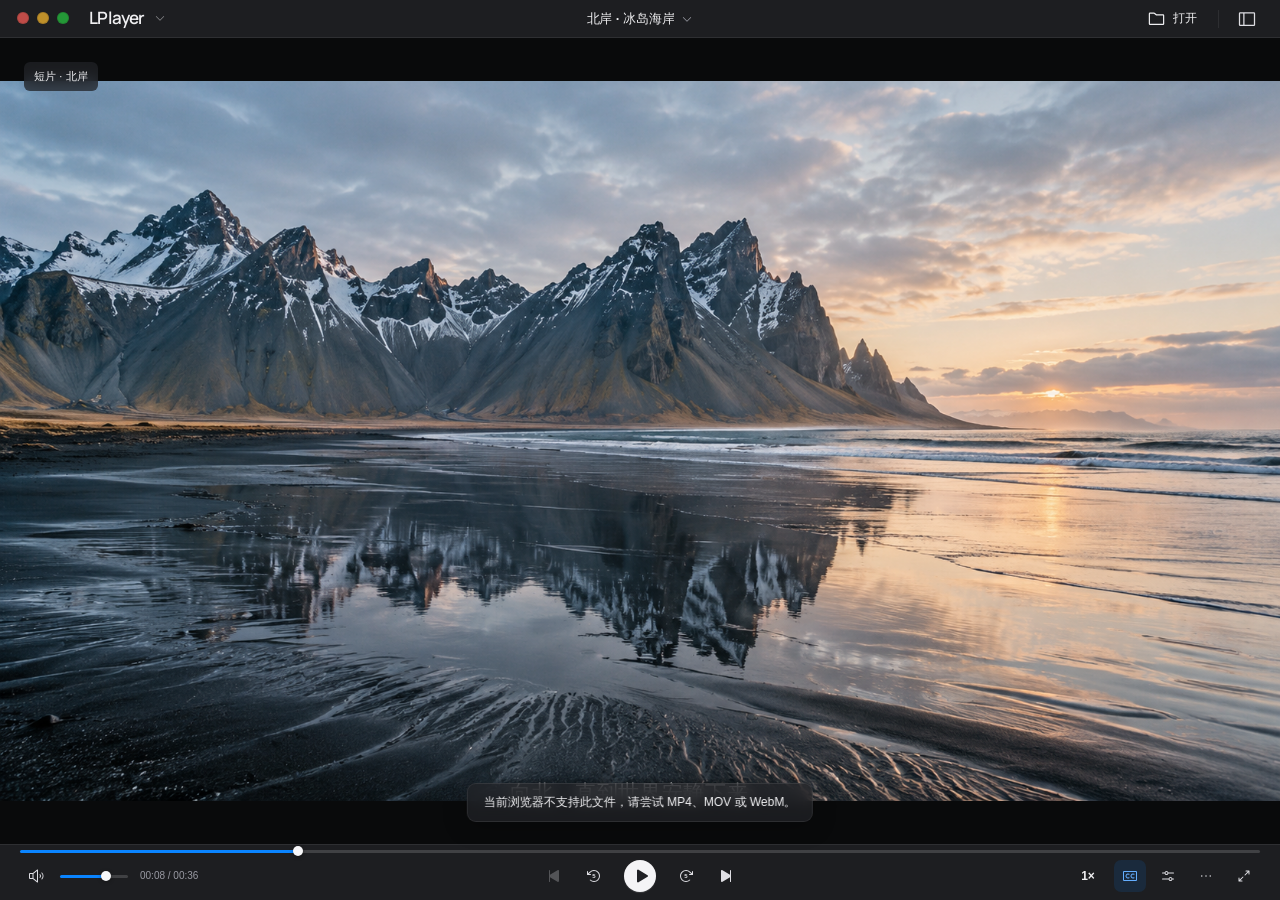
==== commit 5ef3b2b7: "Refine player chrome and fix playlist interactions Compact the native bars, make fullscreen controls" ====
--- a/prototypes/lplayer/index.html
+++ b/prototypes/lplayer/index.html
@@ -48,7 +48,7 @@
               <div class="quick-row" data-qrow="volume" tabindex="0"><label for="quick-volume">音量</label><div class="quick-slider"><input id="quick-volume" type="range" min="0" max="100" value="70" aria-label="快捷调节音量"><output id="quick-volume-value">70%</output></div></div>
             </div>
             <div class="quick-group"><div class="group-label">画面</div>
-              <div class="quick-row" data-qrow="zoom" tabindex="0"><label for="quick-zoom">缩放</label><div class="quick-slider"><input id="quick-zoom" type="range" min="100" max="500" step="25" value="100" aria-label="画面缩放"><output id="quick-zoom-value">适应</output></div></div>
+              <div class="quick-row" data-qrow="zoom" tabindex="0"><label for="quick-zoom">缩放</label><div class="quick-slider"><input id="quick-zoom" type="range" min="100" max="500" step="25" value="100" aria-label="画面缩放" title="画面缩放 · = / + 放大，- 缩小 · 每次 25% · 0 / ⌘0 复原"><output id="quick-zoom-value">适应</output></div></div>
               <div class="quick-row quick-native-row" data-qrow="sensitivity" tabindex="0" aria-disabled="true" title="双指移动画面与拖动灵敏度仅在原生 App 中实现"><span>拖动灵敏度</span><span class="quick-native">仅原生</span></div>
             </div>
             <div class="quick-group"><div class="group-label">字幕与音轨</div>
@@ -71,9 +71,9 @@
         </section>
       </div>
       <footer class="transport" id="transport">
-        <div class="timeline-wrap"><div class="seek-preview surface" id="seek-preview" hidden><img src="assets/coast-cinema.png" alt="进度预览"><span id="seek-preview-time">00:00</span></div><input id="seek" class="timeline" type="range" min="0" max="36" step="0.05" value="8" aria-label="播放进度"><div class="time-labels"><output id="current-time">00:08</output><output id="remaining-time">−00:28</output></div></div>
+        <div class="timeline-wrap"><div class="timeline-track"><div class="seek-preview surface" id="seek-preview" hidden><img src="assets/coast-cinema.png" alt="进度预览"><span id="seek-preview-time">00:00</span></div><input id="seek" class="timeline" type="range" min="0" max="36" step="0.05" value="8" aria-label="播放进度"></div></div>
         <div class="control-row">
-          <div class="controls-leading"><button class="icon-button" id="mute" aria-label="静音" title="静音"><span class="icon" data-icon="speaker-high"></span></button><input id="volume" class="volume-slider" type="range" min="0" max="100" value="70" aria-label="音量"><span class="quiet metadata" id="media-meta">720p <span class="meta-dot">·</span> 本地影片</span></div>
+          <div class="controls-leading"><button class="icon-button" id="mute" aria-label="静音" title="静音"><span class="icon" data-icon="speaker-high"></span></button><input id="volume" class="volume-slider" type="range" min="0" max="100" value="70" aria-label="音量"><output id="current-time" class="playback-time"><span class="time-current">00:08</span><span class="time-total"> / 00:36</span></output></div>
           <div class="playback-controls">
             <button class="icon-button skip-button" id="previous" aria-label="上一个视频" title="上一个视频"><span class="icon small" data-icon="skip-back-fill"></span></button>
             <button class="icon-button seek-button" id="rewind" aria-label="后退5秒" title="后退5秒 · A"><span class="icon" data-icon="arrow-counter-clockwise"></span><span class="seek-number">5</span></button>
@@ -96,12 +96,12 @@
       <div class="folder-label"><span class="icon small" data-icon="folder-simple"></span><span id="folder-label">北岸 · 演示影片</span><button class="icon-button small-button" id="add-files" aria-label="添加视频"><span class="icon small" data-icon="plus"></span></button></div>
       <div class="queue-list" id="queue-list" role="listbox" aria-label="视频列表" tabindex="0"></div>
       <div class="selection-preview" id="selection-preview" hidden><span class="eyebrow">已选择</span><div><strong id="selection-name"></strong><button class="mini-play" id="play-selected" aria-label="播放选中视频"><span class="icon small" data-icon="play-fill"></span>播放</button></div></div>
-      <div class="playlist-footer"><span id="playlist-keyhint"><kbd>W/S</kbd> 选择 <kbd>↵</kbd> 播放</span><button class="subtle-link" id="help-button" title="快捷键 · V"><span class="icon small" data-icon="keyboard"></span>快捷键</button></div>
+      <div class="playlist-footer"><span id="playlist-keyhint"><kbd>W/S</kbd> / ↑↓ 选择 · <kbd>↵</kbd> 播放</span><span id="playlist-close-hint"><kbd>T</kbd> / <kbd>Esc</kbd> 收起</span><button class="subtle-link" id="help-button" title="快捷键 · V"><span class="icon small" data-icon="keyboard"></span>快捷键</button></div>
     </aside>
   </main>
   <div class="menu surface" id="speed-menu" role="menu" aria-label="倍速选择" hidden><div class="menu-heading">播放速度</div><div id="speed-options"></div><div class="menu-hint">Q/E 调节 · R 恢复</div></div>
   <div class="menu surface" id="captions-menu" role="menu" aria-label="字幕与音轨选择" hidden><div class="menu-heading">字幕</div><button data-subtitle="zh" role="menuitemradio">简体中文<span class="menu-check icon small" data-icon="check"></span></button><button data-subtitle="en" role="menuitemradio">English<span class="menu-check icon small" data-icon="check"></span></button><button data-subtitle="off" role="menuitemradio">关闭字幕<span class="menu-check icon small" data-icon="check"></span></button><div class="menu-divider"></div><div class="menu-heading">音轨</div><span class="menu-static">内置演示影片无音轨</span></div>
-  <div class="menu surface" id="more-menu" role="menu" aria-label="更多操作" hidden><button id="settings-menu" role="menuitem"><span class="icon small" data-icon="gear-six"></span>设置…<kbd>⌘,</kbd></button><button id="shortcut-menu" role="menuitem"><span class="icon small" data-icon="keyboard"></span>快捷键<kbd data-help-shortcut>V</kbd></button><button id="tracks-menu" role="menuitem"><span class="icon small" data-icon="closed-captioning"></span>字幕与音轨…</button><div class="menu-divider"></div><button id="private-menu" role="menuitemcheckbox" aria-checked="false"><span class="icon small" data-icon="eye-slash"></span>无痕播放<span class="menu-check icon small" data-icon="check"></span></button><button id="empty-menu" role="menuitem"><span class="icon small" data-icon="x"></span>关闭视频</button></div>
+  <div class="menu surface" id="more-menu" role="menu" aria-label="更多操作" hidden><button id="settings-menu" role="menuitem"><span class="icon small" data-icon="gear-six"></span>设置…<kbd>⌘,</kbd></button><button id="shortcut-menu" role="menuitem"><span class="icon small" data-icon="keyboard"></span>快捷键<kbd data-help-shortcut>V</kbd></button><button id="speed-control-menu" role="menuitem" hidden><span class="icon small" data-icon="sliders-horizontal"></span>播放速度…</button><button id="quick-menu" role="menuitem" hidden><span class="icon small" data-icon="sliders-horizontal"></span>快捷调节…<kbd data-panel-shortcut>C</kbd></button><button id="fullscreen-menu" role="menuitem" hidden><span class="icon small" data-icon="arrows-out-simple"></span>切换全屏</button><button id="tracks-menu" role="menuitem"><span class="icon small" data-icon="closed-captioning"></span>字幕与音轨…</button><div class="menu-divider"></div><button id="private-menu" role="menuitemcheckbox" aria-checked="false"><span class="icon small" data-icon="eye-slash"></span>无痕播放<span class="menu-check icon small" data-icon="check"></span></button><button id="empty-menu" role="menuitem"><span class="icon small" data-icon="x"></span>关闭视频</button></div>
   <div class="menu surface" id="app-menu" role="menu" aria-label="LPlayer 菜单" hidden><div class="app-menu-brand"><img src="assets/app-icon.png" alt=""><div><strong>LPlayer</strong><span>macOS 界面视觉稿</span></div></div><div class="menu-divider"></div><button id="app-settings" role="menuitem">设置…<kbd>⌘,</kbd></button><button id="app-demo" role="menuitem">打开演示影片</button><button id="app-help" role="menuitem">快捷键帮助<kbd data-help-shortcut>V</kbd></button></div>
   <div class="menu surface file-info" id="file-info" hidden><div class="menu-heading">当前影片</div><strong id="info-name">北岸 · 冰岛海岸.mp4</strong><span id="info-details">1280 × 720 · 25 fps · 00:36</span><div class="menu-divider"></div><span class="menu-static">演示画面由 AI 静帧制成，可打开本地视频体验。</span></div>
   <input type="file" id="file-input" accept="video/*,.mkv,.mov,.mp4,.webm,.m4v" multiple hidden>
--- a/prototypes/lplayer/style.css
+++ b/prototypes/lplayer/style.css
@@ -1,9 +1,9 @@
-:root{font-family:-apple-system,BlinkMacSystemFont,"SF Pro Text","Helvetica Neue","PingFang SC",sans-serif;color-scheme:dark;--bg:#141517;--chrome:#1d1e21;--surface:rgba(40,41,45,.96);--sidebar:#202124;--text:#f0f0f2;--secondary:#999aA3;--line:rgba(255,255,255,.075);--hover:rgba(255,255,255,.075);--blue:#0a84ff;--focus:#58a5ff;--shadow:0 16px 60px #0007}
-*{box-sizing:border-box}html,body{margin:0;width:100%;height:100%;overflow:hidden}body{background:var(--bg);color:var(--text);font-size:13px;-webkit-font-smoothing:antialiased}button,input,select{font:inherit}button{border:0;cursor:pointer;color:inherit;background:none;-webkit-tap-highlight-color:transparent}button:disabled{opacity:.28;cursor:default}button:focus-visible,input:focus-visible,select:focus-visible,[tabindex]:focus-visible{outline:3px solid var(--focus);outline-offset:3px}button,input,select{touch-action:manipulation}button:focus:not(:focus-visible){outline:none}[hidden]{display:none!important}h1,h2,p{margin:0}kbd{font-family:inherit;font-size:11px;font-weight:400;color:var(--secondary);white-space:nowrap}.icon{display:inline-block;width:20px;height:20px;background:currentColor;mask:var(--icon) center/contain no-repeat;-webkit-mask:var(--icon) center/contain no-repeat;flex-shrink:0;pointer-events:none}.icon.small{width:17px;height:17px}.icon.tiny{width:12px;height:12px}.app-shell{height:100dvh;display:flex;flex-direction:column;overflow:hidden;background:var(--bg)}.titlebar{height:55px;flex-shrink:0;display:grid;grid-template-columns:1fr minmax(0,1.6fr) 1fr;align-items:center;position:relative;z-index:15;background:var(--chrome);border-bottom:1px solid var(--line);padding:0 17px;user-select:none}.window-left,.window-right{display:flex;align-items:center;gap:17px;min-width:0}.window-right{justify-content:flex-end;gap:12px}.traffic-lights{display:flex;align-items:center;gap:8px}.traffic{width:12px;height:12px;border-radius:50%;padding:0;box-shadow:inset 0 0 0 1px #0002;transition:filter .15s}.traffic:hover{filter:brightness(1.15)}.traffic.close{background:#ff5f57}.traffic.minimize{background:#febc2e}.traffic.maximize{background:#28c840}.app-name{font-size:13px;font-weight:650;display:flex;align-items:center;gap:7px;padding:6px 4px;letter-spacing:-.2px}.app-name .icon{opacity:.5}.document-title{justify-self:center;min-width:0;max-width:100%;display:flex;align-items:center;gap:7px;padding:8px 12px;border-radius:7px;font-size:13px;font-weight:550;letter-spacing:-.1px}.document-title:hover{background:var(--hover)}.document-title #file-title{overflow:hidden;text-overflow:ellipsis;white-space:nowrap}.document-title .icon{color:var(--secondary)}.toolbar-text{display:flex;align-items:center;gap:7px;padding:7px 8px;border-radius:6px;font-size:12px}.toolbar-text:hover{background:var(--hover)}.toolbar-text .icon{width:19px;height:19px}.toolbar-separator{height:18px;width:1px;background:var(--line);margin:0 0 0 1px}.icon-button{width:32px;height:32px;border-radius:7px;display:inline-flex;align-items:center;justify-content:center;flex-shrink:0;color:#dedee3;position:relative;transition:background .16s,color .16s}.icon-button:hover{background:var(--hover);color:#fff}.icon-button.active{color:#64aeff;background:rgba(10,132,255,.12)}.toolbar-button{width:32px;height:28px}.small-button{width:26px;height:26px}.privacy-badge{display:flex;align-items:center;gap:5px;color:var(--secondary);font-size:11px}.workspace{flex:1;display:flex;min-height:0}.player-column{display:flex;flex-direction:column;min-width:0;flex:1;background:#090a0c}.stage{flex:1;min-height:0;position:relative;overflow:hidden;display:flex;align-items:center;justify-content:center;background:#090a0b;isolation:isolate;outline:none!important}.media-frame{position:absolute;inset:0;overflow:hidden;transition:transform .25s ease}.media-frame video{height:100%;width:100%;display:block;object-fit:contain;background:#090a0b;transition:transform .28s ease}.stage .scene-top{position:absolute;left:24px;right:24px;top:24px;display:flex;justify-content:space-between;align-items:center;pointer-events:none;transition:opacity .3s}.scene-pill{display:flex;align-items:center;padding:7px 10px;border-radius:6px;color:#fff9;background:#1119;font-size:11px;backdrop-filter:blur(15px);font-weight:450;letter-spacing:.1px}.zoom-pill{pointer-events:auto;color:#f5f5f7}.stage.playing:not(:hover) .scene-top{opacity:0}.subtitle{position:absolute;bottom:35px;width:calc(100% - 64px);left:32px;text-align:center;pointer-events:none;transition:width .2s,left .2s;font-size:clamp(16px,1.65vw,23px);font-weight:500;line-height:1.45;letter-spacing:.03em;color:#fff;text-shadow:0 1px 4px #000,0 1px 12px #000b}.subtitle span{display:inline;padding:2px 5px;background:#0001;box-decoration-break:clone}.stage.quick-open .subtitle{width:calc(100% - 410px);left:24px;font-size:18px}.center-play{width:64px;height:64px;display:flex;align-items:center;justify-content:center;border-radius:50%;color:white;background:#171b25a6;backdrop-filter:blur(18px);border:1px solid #ffffff24;box-shadow:0 3px 20px #0002;z-index:2;transition:opacity .2s,transform .2s;opacity:0;transform:scale(.92)}.stage:hover .center-play,.stage:focus-visible .center-play{opacity:1;transform:scale(1)}.stage.playing .center-play{pointer-events:none;opacity:0}.center-play .icon{width:26px;height:26px;margin-left:3px}.hud{position:absolute;top:25px;left:50%;transform:translate(-50%,-6px);background:#1c1d21e8;border:1px solid #ffffff10;border-radius:10px;box-shadow:0 6px 24px #0003;padding:10px 18px;font-size:13px;opacity:0;pointer-events:none;transition:.15s;z-index:11;white-space:nowrap;color:#f5f5f7;backdrop-filter:blur(20px)}.hud.visible{opacity:1;transform:translate(-50%,0)}.transport{height:99px;flex-shrink:0;background:var(--chrome);border-top:1px solid var(--line);padding:8px 24px 9px;position:relative;z-index:12;transition:opacity .2s}.timeline-wrap{position:relative;height:30px}.timeline{display:block;width:100%;margin:0;height:10px;cursor:pointer}.time-labels{display:flex;justify-content:space-between;padding-top:2px;font-size:10px;font-variant-numeric:tabular-nums;letter-spacing:.3px;color:var(--secondary)}input[type=range]{--fill:0%;-webkit-appearance:none;appearance:none;background:transparent;accent-color:var(--blue);padding:0;border:0;cursor:pointer}input[type=range]::-webkit-slider-runnable-track{height:3px;border-radius:8px;background:linear-gradient(to right,var(--blue) 0 var(--fill),#ffffff28 var(--fill) 100%)}input[type=range]::-moz-range-track{height:3px;border-radius:8px;background:#ffffff28}input[type=range]::-moz-range-progress{background:var(--blue);height:3px;border-radius:8px}input[type=range]::-webkit-slider-thumb{-webkit-appearance:none;appearance:none;width:10px;height:10px;border-radius:50%;background:#f7f7f9;margin-top:-3.5px;box-shadow:0 1px 4px #0005}input[type=range]::-moz-range-thumb{width:10px;height:10px;border:0;border-radius:50%;background:#f7f7f9}.timeline::-webkit-slider-thumb{width:8px;height:8px;margin-top:-2.5px;transition:transform .15s}.timeline:hover::-webkit-slider-thumb{transform:scale(1.4)}.control-row{display:grid;grid-template-columns:minmax(160px,1fr) auto minmax(160px,1fr);align-items:center;height:48px;gap:16px}.controls-leading,.controls-trailing,.playback-controls{display:flex;align-items:center;gap:8px}.controls-leading{gap:5px}.controls-trailing{justify-content:flex-end;gap:6px}.playback-controls{gap:15px;justify-content:center}.play-button{height:38px;width:38px;border-radius:50%;background:#f4f4f6;color:#202125;display:flex;align-items:center;justify-content:center;box-shadow:0 1px 1px #fff2;transition:transform .15s,background .15s}.play-button:hover{transform:scale(1.07);background:white}.play-button:active{transform:scale(.96)}.play-button .icon{width:18px;height:18px;margin-left:1px}.play-button.is-playing .icon{margin-left:0}.seek-button .icon{width:25px;height:25px}.seek-number{position:absolute;left:0;right:0;text-align:center;top:10px;font-size:8px;font-weight:650;pointer-events:none}.forward .icon{transform:scaleX(-1)}.speed-button{font-size:12px;font-weight:550;min-width:36px;height:30px;border-radius:7px;font-variant-numeric:tabular-nums}.speed-button:hover,.speed-button.active{background:var(--hover)}.volume-slider{width:63px;height:20px;margin:0 0 0 3px}.quiet{color:var(--secondary)}.metadata{font-size:10px;margin-left:17px;white-space:nowrap;letter-spacing:.2px}.meta-dot{padding:0 6px;color:var(--secondary)}.seek-preview{position:absolute;bottom:35px;width:156px;padding:5px;border-radius:9px;z-index:20;transform:translateX(-50%);pointer-events:none}.seek-preview img{width:100%;aspect-ratio:16/9;object-fit:cover;border-radius:5px;display:block}.seek-preview span{display:block;font-size:10px;color:#f5f5f7;text-align:center;padding-top:4px;font-variant-numeric:tabular-nums}.surface{background:var(--surface);border:1px solid rgba(255,255,255,.12);box-shadow:var(--shadow),0 0 1px #000;backdrop-filter:blur(30px) saturate(1.2);-webkit-backdrop-filter:blur(30px) saturate(1.2)}.playlist{width:306px;flex-shrink:0;display:flex;flex-direction:column;border-left:1px solid var(--line);background:var(--sidebar);position:relative;min-height:0;z-index:8}.playlist-header{display:flex;align-items:center;justify-content:space-between;padding:25px 20px 19px}.playlist h2{font-size:15px;font-weight:650;letter-spacing:-.3px}.playlist-header p{font-size:10px;color:var(--secondary);padding-top:7px}.view-switch{display:flex;border-radius:6px;background:#0003;padding:2px;gap:2px}.view-switch button{display:flex;width:27px;height:25px;align-items:center;justify-content:center;border-radius:4px;color:var(--secondary)}.view-switch button.selected{background:#ffffff18;color:var(--text);box-shadow:0 1px 4px #0003}.folder-label{display:flex;align-items:center;gap:7px;height:36px;min-height:36px;margin:0 16px 9px;color:var(--secondary);font-size:10px;border-top:1px solid var(--line);padding-top:8px}.folder-label .small-button{margin-left:auto}.folder-label>.icon{width:14px;height:14px}.queue-list{overflow:auto;flex:1;padding:0 9px 12px;scrollbar-width:thin;scrollbar-color:#ffffff20 transparent;outline:none}.queue-item{position:relative;display:flex;align-items:center;gap:12px;width:100%;border-radius:7px;padding:10px 9px;margin-bottom:3px;min-height:83px;user-select:none;cursor:pointer;border:1px solid transparent;outline:none}.queue-item:hover{background:var(--hover)}.queue-item.selected{background:#ffffff0b;border-color:#ffffff14}.queue-item.current{background:#0a84ff14}.queue-item.current:before{content:"";position:absolute;left:0;top:18px;bottom:18px;width:2px;background:var(--blue);border-radius:4px}.queue-item.selected:focus-visible,.queue-item.focused{border-color:var(--blue);box-shadow:0 0 0 1px var(--blue)}.queue-thumb{width:88px;height:54px;object-fit:cover;border-radius:5px;display:block;flex-shrink:0;background:#121315}.queue-text{min-width:0;flex:1}.queue-name{font-size:12px;font-weight:500;white-space:nowrap;overflow:hidden;text-overflow:ellipsis;line-height:1.6;letter-spacing:-.15px}.queue-sub{display:flex;align-items:center;gap:5px;color:var(--secondary);font-size:10px;font-variant-numeric:tabular-nums;margin-top:5px;letter-spacing:.1px}.queue-sub .icon{width:11px;height:11px;color:#66afff}.queue-duration{margin-left:auto}.queue-play{position:absolute;right:10px;top:10px;width:25px;height:25px;border-radius:50%;background:#0a84ff;color:#fff;display:flex;align-items:center;justify-content:center;opacity:0;transition:opacity .1s}.queue-item:hover .queue-play,.queue-item.selected:not(.current) .queue-play{opacity:1}.queue-play .icon{width:11px;height:11px}.playlist.gallery{width:320px}.gallery .queue-item{display:block;padding:10px 9px;min-height:0}.gallery .queue-thumb{width:100%;height:auto;aspect-ratio:16/9}.gallery .queue-text{margin:8px 2px 0}.gallery .queue-item.current:before{top:auto;height:2px;bottom:0;left:10px;right:10px;width:auto}.gallery .queue-play{right:20px;top:20px}.selection-preview{margin:4px 16px 0;padding:13px 0 14px;border-top:1px solid var(--line)}.selection-preview .eyebrow{font-size:10px;color:var(--secondary);display:block;padding-bottom:8px}.selection-preview>div{display:flex;gap:6px;align-items:center}.selection-preview strong{font-size:11px;font-weight:450;overflow:hidden;white-space:nowrap;text-overflow:ellipsis;flex:1}.mini-play{display:flex;align-items:center;gap:4px;background:var(--blue);color:#fff;border-radius:6px;padding:6px 8px;font-size:11px}.mini-play .icon{width:11px;height:11px}.playlist-footer{border-top:1px solid var(--line);padding:16px;display:flex;align-items:center;justify-content:space-between;gap:8px;color:var(--secondary);font-size:10px;min-height:59px}.playlist-footer kbd{font-size:10px;margin-right:2px;color:var(--text)}.subtle-link{display:inline-flex;gap:6px;align-items:center;font-size:11px;color:var(--secondary);padding:2px;border-radius:4px}.subtle-link:hover{color:var(--text)}.playlist-footer .subtle-link{font-size:10px}.quick-panel{position:absolute;right:18px;bottom:18px;width:318px;border-radius:13px;overflow:hidden;color:#f1f1f4;z-index:10;padding:17px 17px 0;background:rgba(34,35,39,.96);animation:panel-in .15s ease}.panel-header{display:flex;justify-content:space-between;align-items:center;padding:0 0 9px}.panel-header h2{font-size:14px;font-weight:600}.panel-header .icon-button{color:#adadb6}.group-label{font-size:10px;color:#9c9da6;font-weight:500;margin:9px 0 5px}.quick-group+.quick-group{border-top:1px solid #ffffff12;margin-top:10px;padding-top:1px}.quick-row{display:flex;align-items:center;justify-content:space-between;gap:15px;min-height:35px;border-radius:5px;font-size:12px;color:#e2e2e7;padding:1px 2px}.quick-row.focused{background:#0a84ff20;box-shadow:0 0 0 2px #0a84ff60}.quick-row>label{white-space:nowrap}.quick-row select{max-width:143px;min-width:112px;background:#ffffff0e;color:#eee;border:1px solid #ffffff1a;border-radius:5px;height:25px;font-size:11px;padding:1px 5px;cursor:pointer}.quick-slider{display:flex;align-items:center;width:151px;gap:11px}.quick-slider input{width:100px;height:22px;margin:0}.quick-slider output{width:40px;text-align:right;font-size:10px;color:#bfc0c8;font-variant-numeric:tabular-nums}.switch{-webkit-appearance:none;appearance:none;cursor:pointer;position:relative;display:inline-block;background:#5d5d66;border:0;border-radius:14px;width:29px;height:17px;transition:background .15s;flex:none;margin:0}.switch:before{content:"";width:13px;height:13px;position:absolute;left:2px;top:2px;border-radius:50%;background:#fff;box-shadow:0 1px 3px #0004;transition:transform .15s}.switch:checked{background:var(--blue)}.switch:checked:before{transform:translateX(12px)}.stepper{display:flex;align-items:center;background:#ffffff0b;border:1px solid #ffffff15;border-radius:5px;height:25px;overflow:hidden}.stepper button{height:100%;width:24px;font-size:15px;color:#d7d7dd}.stepper button:hover{background:#ffffff15}.stepper output{border-left:1px solid #ffffff14;border-right:1px solid #ffffff14;min-width:58px;text-align:center;font-size:11px;color:#c3c4cc;font-variant-numeric:tabular-nums}.quick-bottom{display:flex;justify-content:space-between;align-items:center;border-top:1px solid #ffffff12;margin:12px -17px 0;padding:12px 17px;font-size:9px;color:#9697a1}.quick-bottom kbd{font-size:9px;color:#aaaab2}.quick-bottom .subtle-link{font-size:10px;color:#b9bac3}.menu{position:fixed;min-width:188px;z-index:40;padding:5px;border-radius:9px;color:var(--text);animation:panel-in .12s ease}.menu-heading{color:var(--secondary);font-size:10px;font-weight:550;padding:7px 9px 6px}.menu>button,.menu #speed-options>button{display:flex;align-items:center;gap:9px;width:100%;padding:7px 9px;border-radius:5px;font-size:12px;text-align:left;white-space:nowrap;min-height:29px}.menu button:hover,.menu button:focus-visible{background:var(--blue);color:#fff;outline:none}.menu button:hover kbd{color:#fffc}.menu kbd{margin-left:auto;font-size:11px}.menu .menu-check{margin-left:auto;width:14px;height:14px;opacity:0}.menu button[aria-checked=true] .menu-check{opacity:1}.menu-divider{height:1px;background:var(--line);margin:5px 4px}.menu-hint{color:var(--secondary);border-top:1px solid var(--line);font-size:9px;padding:9px 8px 4px;margin-top:5px}.menu-static{display:block;padding:6px 9px 9px;font-size:11px;color:var(--secondary);max-width:255px;line-height:1.6}.app-menu-brand{display:flex;padding:10px 9px 9px;gap:11px;align-items:center}.app-menu-brand img{width:34px;height:34px;object-fit:contain}.app-menu-brand strong{display:block;font-size:13px}.app-menu-brand span{font-size:10px;display:block;color:var(--secondary);margin-top:4px}.file-info{width:266px}.file-info>strong,.file-info>span:not(.menu-static){display:block;font-size:12px;padding:7px 9px;line-height:1.4;overflow-wrap:anywhere}.file-info>span:not(.menu-static){font-size:10px;color:var(--secondary);font-variant-numeric:tabular-nums}.empty-state{position:absolute;inset:0;background:var(--bg);display:flex;flex-direction:column;align-items:center;justify-content:center;color:var(--text);z-index:3;padding-bottom:40px}.empty-app-icon{width:82px;height:82px;object-fit:contain;margin-bottom:23px}.empty-state h1{font-size:25px;letter-spacing:-.7px;font-weight:600}.empty-state p{color:var(--secondary);font-size:12px;margin-top:12px}.primary-button{display:flex;align-items:center;justify-content:center;gap:8px;background:var(--blue);color:#fff;height:34px;padding:0 14px;border-radius:7px;font-size:12px;font-weight:500;box-shadow:inset 0 1px #ffffff12}.primary-button:hover{background:#2190ff}.primary-button kbd{color:#ffffffb0;font-size:10px;margin-left:14px}.empty-state .primary-button{margin-top:26px}.empty-state .subtle-link{margin-top:20px;font-size:11px}.app-shell.empty .transport{display:none}.app-shell.empty .document-title{color:var(--secondary);font-weight:400}.app-shell.empty .center-play,.app-shell.empty .subtitle,.app-shell.empty .scene-top{display:none}.app-shell.empty .playlist{display:none}.drop-target{position:absolute;inset:18px;border:2px solid var(--blue);background:#151921eb;backdrop-filter:blur(15px);border-radius:12px;z-index:50;display:flex;flex-direction:column;justify-content:center;align-items:center;gap:16px;color:#f5f5f7}.drop-target>.icon{width:38px;height:38px;color:var(--focus)}.drop-target strong{font-size:20px}.drop-target>span:last-child{font-size:12px;color:#babac1}.toast{position:fixed;left:50%;bottom:121px;transform:translate(-50%,8px);padding:10px 16px;border-radius:9px;background:#303137f5;color:#f5f5f7;border:1px solid #ffffff15;box-shadow:0 4px 25px #0004;z-index:80;font-size:12px;opacity:0;pointer-events:none;transition:.2s}.toast.visible{opacity:1;transform:translate(-50%,0)}.focus-mode .playlist{display:none}.focus-mode .titlebar{height:42px}.focus-mode .scene-top{display:none}.focus-mode .metadata{display:none}.focus-mode .transport{background:#151619}.reduced-motion *,body.reduced-motion *:before{animation:none!important;transition:none!important}.stage.playing .subtitle{transition:none}.app-shell:fullscreen .transport{position:absolute;bottom:18px;left:50%;transform:translateX(-50%);border:1px solid #ffffff20;border-radius:13px;width:min(800px,calc(100vw - 60px));background:#222327e6;backdrop-filter:blur(30px);height:99px;z-index:16}.app-shell:fullscreen .titlebar{position:absolute;top:0;left:0;right:0;background:#18191bc9;backdrop-filter:blur(25px);border-bottom:none;z-index:16}.app-shell:fullscreen .workspace{height:100%}.app-shell:fullscreen .subtitle{bottom:150px}.app-shell:fullscreen .playlist{padding-top:55px}.app-shell:fullscreen .quick-panel{bottom:135px}.app-shell:fullscreen.hide-chrome .transport,.app-shell:fullscreen.hide-chrome .titlebar{opacity:0;pointer-events:none}.app-shell:fullscreen .metadata{display:none}@keyframes panel-in{from{opacity:0;transform:translateY(3px)}to{opacity:1;transform:translateY(0)}}
-body[data-theme=light]{color-scheme:light;--bg:#eeeff2;--chrome:#f3f3f5;--sidebar:#f1f1f3;--surface:rgba(250,250,252,.97);--text:#242429;--secondary:#7c7c85;--line:#00000012;--hover:#00000006;--shadow:0 16px 60px #0003}.light .icon-button,body[data-theme=light] .icon-button{color:#50505a}body[data-theme=light] .icon-button.active{color:#007aff;background:#007aff12}body[data-theme=light] .icon-button:hover{color:#17171c}body[data-theme=light] .view-switch{background:#0000000a}body[data-theme=light] .view-switch button.selected{background:#fff;box-shadow:0 1px 3px #0002}body[data-theme=light] .queue-item.selected{background:#00000005;border-color:#00000010}body[data-theme=light] .queue-item.current{background:#007aff0c}body[data-theme=light] .play-button{background:#25262c;color:#fff}body[data-theme=light] .play-button:hover{background:#111}body[data-theme=light] input[type=range]::-webkit-slider-runnable-track{background:linear-gradient(to right,var(--blue) 0 var(--fill),#00000020 var(--fill) 100%)}body[data-theme=light] input[type=range]::-webkit-slider-thumb{background:#fff;box-shadow:0 1px 5px #0004}body[data-theme=light] .quick-panel{background:rgba(249,249,251,.98);color:#25252b;border-color:#0000001a}body[data-theme=light] .quick-row{color:#323239}body[data-theme=light] .quick-row select{color:#34343b;background:#fff;border-color:#00000020}body[data-theme=light] .quick-group+.quick-group,body[data-theme=light] .quick-bottom{border-color:#00000013}body[data-theme=light] .quick-bottom{color:#72727e}body[data-theme=light] .quick-row output{color:#6c6c76}body[data-theme=light] .stepper{background:#fff;border-color:#0002}body[data-theme=light] .stepper button{color:#555}body[data-theme=light] .menu{border-color:#00000014}body[data-theme=light] .queue-item.selected:focus-visible{border-color:var(--blue)}
+:root{font-family:-apple-system,BlinkMacSystemFont,"SF Pro Text","Helvetica Neue","PingFang SC",sans-serif;color-scheme:dark;--bg:#141517;--titlebar-height:38px;--transport-height:56px;--chrome:#1d1e21;--playback-overlay:rgba(34,35,39,.72);--surface:var(--playback-overlay);--surface-secondary:#d2d3db;--sidebar:#202124;--text:#f0f0f2;--secondary:#999aA3;--line:rgba(255,255,255,.075);--hover:rgba(255,255,255,.075);--blue:#0a84ff;--focus:#58a5ff;--shadow:0 16px 60px #0007}
+*{box-sizing:border-box}html,body{margin:0;width:100%;height:100%;overflow:hidden}body{background:var(--bg);color:var(--text);font-size:13px;-webkit-font-smoothing:antialiased}button,input,select{font:inherit}button{border:0;cursor:pointer;color:inherit;background:none;-webkit-tap-highlight-color:transparent}button:disabled{opacity:.28;cursor:default}button:focus-visible,input:focus-visible,select:focus-visible,[tabindex]:focus-visible{outline:3px solid var(--focus);outline-offset:3px}button,input,select{touch-action:manipulation}button:focus:not(:focus-visible){outline:none}[hidden]{display:none!important}h1,h2,p{margin:0}kbd{font-family:inherit;font-size:11px;font-weight:400;color:var(--secondary);white-space:nowrap}.icon{display:inline-block;width:20px;height:20px;background:currentColor;mask:var(--icon) center/contain no-repeat;-webkit-mask:var(--icon) center/contain no-repeat;flex-shrink:0;pointer-events:none}.icon.small{width:17px;height:17px}.icon.tiny{width:12px;height:12px}.app-shell{height:100dvh;display:flex;flex-direction:column;overflow:hidden;background:var(--bg)}.titlebar{height:var(--titlebar-height);flex-shrink:0;display:grid;grid-template-columns:1fr minmax(0,1.6fr) 1fr;align-items:center;position:relative;z-index:15;background:var(--chrome);border-bottom:1px solid var(--line);padding:0 17px;user-select:none}.window-left,.window-right{display:flex;align-items:center;gap:17px;min-width:0}.window-right{justify-content:flex-end;gap:12px}.traffic-lights{display:flex;align-items:center;gap:8px}.traffic{width:12px;height:12px;border-radius:50%;padding:0;box-shadow:inset 0 0 0 1px #0002;transition:filter .15s}.traffic:hover{filter:brightness(1.15)}.traffic.close{background:#ff5f57}.traffic.minimize{background:#febc2e}.traffic.maximize{background:#28c840}.app-name{font-size:13px;font-weight:650;display:flex;align-items:center;gap:7px;padding:6px 4px;letter-spacing:-.2px}.app-name .icon{opacity:.5}.document-title{justify-self:center;min-width:0;max-width:100%;display:flex;align-items:center;gap:7px;padding:8px 12px;border-radius:7px;font-size:13px;font-weight:550;letter-spacing:-.1px}.document-title:hover{background:var(--hover)}.document-title #file-title{overflow:hidden;text-overflow:ellipsis;white-space:nowrap}.document-title .icon{color:var(--secondary)}.toolbar-text{display:flex;align-items:center;gap:7px;padding:7px 8px;border-radius:6px;font-size:12px}.toolbar-text:hover{background:var(--hover)}.toolbar-text .icon{width:19px;height:19px}.toolbar-separator{height:18px;width:1px;background:var(--line);margin:0 0 0 1px}.icon-button{width:32px;height:32px;border-radius:7px;display:inline-flex;align-items:center;justify-content:center;flex-shrink:0;color:#dedee3;position:relative;transition:background .16s,color .16s}.icon-button:hover{background:var(--hover);color:#fff}.icon-button.active{color:#64aeff;background:rgba(10,132,255,.12)}.toolbar-button{width:32px;height:28px}.small-button{width:26px;height:26px}.privacy-badge{display:flex;align-items:center;gap:5px;color:var(--secondary);font-size:11px}.workspace{flex:1;display:flex;min-height:0}.player-column{display:flex;flex-direction:column;min-width:0;flex:1;background:#090a0c}.stage{flex:1;min-height:0;position:relative;overflow:hidden;display:flex;align-items:center;justify-content:center;background:#090a0b;isolation:isolate;outline:none!important}.media-frame{position:absolute;inset:0;overflow:hidden;transition:transform .25s ease}.media-frame video{height:100%;width:100%;display:block;object-fit:contain;background:#090a0b;transition:transform .28s ease}.stage .scene-top{position:absolute;left:24px;right:24px;top:24px;display:flex;justify-content:space-between;align-items:center;pointer-events:none;transition:opacity .3s}.scene-pill{display:flex;align-items:center;padding:7px 10px;border-radius:6px;color:#f5f5f7;background:var(--playback-overlay);font-size:11px;backdrop-filter:blur(8px);-webkit-backdrop-filter:blur(8px);font-weight:450;letter-spacing:.1px}.zoom-pill{pointer-events:auto;color:#f5f5f7}.stage.playing:not(:hover) .scene-top{opacity:0}.subtitle{position:absolute;bottom:35px;width:calc(100% - 64px);left:32px;text-align:center;pointer-events:none;transition:width .2s,left .2s;font-size:clamp(16px,1.65vw,23px);font-weight:500;line-height:1.45;letter-spacing:.03em;color:#fff;text-shadow:0 1px 4px #000,0 1px 12px #000b}.subtitle span{display:inline;padding:2px 5px;background:#0001;box-decoration-break:clone}.stage.quick-open .subtitle{width:calc(100% - 410px);left:24px;font-size:18px}.center-play{width:64px;height:64px;display:flex;align-items:center;justify-content:center;border-radius:50%;color:white;background:var(--playback-overlay);backdrop-filter:blur(8px);-webkit-backdrop-filter:blur(8px);border:1px solid #ffffff24;box-shadow:0 3px 20px #0002;z-index:2;transition:opacity .2s,transform .2s;opacity:0;transform:scale(.92)}.stage:hover .center-play,.stage:focus-visible .center-play{opacity:1;transform:scale(1)}.stage.playing .center-play{pointer-events:none;opacity:0}.center-play .icon{width:26px;height:26px;margin-left:3px}.hud{position:absolute;top:25px;left:50%;transform:translate(-50%,-6px);background:var(--playback-overlay);border:1px solid #ffffff10;border-radius:10px;box-shadow:0 6px 24px #0003;padding:10px 18px;font-size:13px;opacity:0;pointer-events:none;transition:.15s;z-index:11;white-space:nowrap;color:#f5f5f7;backdrop-filter:blur(8px);-webkit-backdrop-filter:blur(8px)}.hud.visible{opacity:1;transform:translate(-50%,0)}.transport{height:var(--transport-height);flex-shrink:0;background:var(--chrome);border-top:1px solid var(--line);padding:2px 24px 3px;position:relative;z-index:12;transition:opacity .2s}.timeline-wrap{position:relative;height:28px}.timeline{display:block;width:100%;margin:0;height:14px;cursor:pointer}.time-labels{display:flex;justify-content:space-between;padding-top:2px;height:14px;line-height:12px;font-size:10px;font-variant-numeric:tabular-nums;letter-spacing:.3px;color:var(--secondary)}input[type=range]{--fill:0%;-webkit-appearance:none;appearance:none;background:transparent;accent-color:var(--blue);padding:0;border:0;cursor:pointer}input[type=range]::-webkit-slider-runnable-track{height:3px;border-radius:8px;background:linear-gradient(to right,var(--blue) 0 var(--fill),#ffffff28 var(--fill) 100%)}input[type=range]::-moz-range-track{height:3px;border-radius:8px;background:#ffffff28}input[type=range]::-moz-range-progress{background:var(--blue);height:3px;border-radius:8px}input[type=range]::-webkit-slider-thumb{-webkit-appearance:none;appearance:none;width:10px;height:10px;border-radius:50%;background:#f7f7f9;margin-top:-3.5px;box-shadow:0 1px 4px #0005}input[type=range]::-moz-range-thumb{width:10px;height:10px;border:0;border-radius:50%;background:#f7f7f9}.timeline::-webkit-slider-thumb{width:8px;height:8px;margin-top:-2.5px;transition:transform .15s}.timeline:hover::-webkit-slider-thumb{transform:scale(1.4)}.control-row{display:grid;grid-template-columns:minmax(160px,1fr) auto minmax(160px,1fr);align-items:center;height:34px;gap:16px}.transport .icon-button{height:30px}.controls-leading,.controls-trailing,.playback-controls{display:flex;align-items:center;gap:8px}.controls-leading{gap:5px}.controls-trailing{justify-content:flex-end;gap:6px}.playback-controls{gap:15px;justify-content:center}.play-button{height:34px;width:34px;border-radius:50%;background:#f4f4f6;color:#202125;display:flex;align-items:center;justify-content:center;box-shadow:0 1px 1px #fff2;transition:transform .15s,background .15s}.play-button:hover{transform:scale(1.07);background:white}.play-button:active{transform:scale(.96)}.play-button .icon{width:18px;height:18px;margin-left:1px}.play-button.is-playing .icon{margin-left:0}.seek-button .icon{width:25px;height:25px}.seek-number{position:absolute;left:0;right:0;text-align:center;top:9px;font-size:8px;font-weight:650;pointer-events:none}.forward .icon{transform:scaleX(-1)}.speed-button{font-size:12px;font-weight:550;min-width:36px;height:30px;border-radius:7px;font-variant-numeric:tabular-nums}.speed-button:hover,.speed-button.active{background:var(--hover)}.volume-slider{width:63px;height:20px;margin:0 0 0 3px}.quiet{color:var(--secondary)}.metadata{font-size:10px;margin-left:17px;white-space:nowrap;letter-spacing:.2px}.meta-dot{padding:0 6px;color:var(--secondary)}.seek-preview{position:absolute;bottom:calc(100% + 8px);width:156px;padding:5px;border-radius:9px;z-index:20;transform:translateX(-50%);pointer-events:none}.seek-preview img{width:100%;aspect-ratio:16/9;object-fit:cover;border-radius:5px;display:block}.seek-preview span{display:block;font-size:10px;color:var(--text);text-align:center;padding-top:4px;font-variant-numeric:tabular-nums}.surface{--secondary:var(--surface-secondary);background:var(--surface);border:1px solid rgba(255,255,255,.12);box-shadow:var(--shadow),0 0 1px #000;backdrop-filter:blur(8px);-webkit-backdrop-filter:blur(8px)}.playlist{width:306px;flex-shrink:0;display:flex;flex-direction:column;border-left:1px solid var(--line);background:var(--sidebar);position:relative;min-height:0;z-index:8}.playlist-header{display:flex;align-items:center;justify-content:space-between;padding:25px 20px 19px}.playlist h2{font-size:15px;font-weight:650;letter-spacing:-.3px}.playlist-header p{font-size:10px;color:var(--secondary);padding-top:7px}.view-switch{display:flex;border-radius:6px;background:#0003;padding:2px;gap:2px}.view-switch button{display:flex;width:27px;height:25px;align-items:center;justify-content:center;border-radius:4px;color:var(--secondary)}.view-switch button.selected{background:#ffffff18;color:var(--text);box-shadow:0 1px 4px #0003}.folder-label{display:flex;align-items:center;gap:7px;height:36px;min-height:36px;margin:0 16px 9px;color:var(--secondary);font-size:10px;border-top:1px solid var(--line);padding-top:8px}.folder-label .small-button{margin-left:auto}.folder-label>.icon{width:14px;height:14px}.queue-list{overflow:auto;flex:1;padding:0 9px 12px;scrollbar-width:thin;scrollbar-color:#ffffff20 transparent;outline:none}.queue-item{position:relative;display:flex;align-items:center;gap:12px;width:100%;border-radius:7px;padding:10px 9px;margin-bottom:3px;min-height:83px;user-select:none;cursor:pointer;border:1px solid transparent;outline:none}.queue-item:hover{background:var(--hover)}.queue-item.selected{background:#ffffff0b;border-color:#ffffff14}.queue-item.current{background:#0a84ff14}.queue-item.current:before{content:"";position:absolute;left:0;top:18px;bottom:18px;width:2px;background:var(--blue);border-radius:4px}.queue-item.selected:focus-visible,.queue-item.focused{border-color:var(--blue);box-shadow:0 0 0 1px var(--blue)}.queue-thumb{width:88px;height:54px;object-fit:cover;border-radius:5px;display:block;flex-shrink:0;background:#121315}.queue-text{min-width:0;flex:1}.queue-name{font-size:12px;font-weight:500;white-space:nowrap;overflow:hidden;text-overflow:ellipsis;line-height:1.6;letter-spacing:-.15px}.queue-sub{display:flex;align-items:center;gap:5px;color:var(--secondary);font-size:10px;font-variant-numeric:tabular-nums;margin-top:5px;letter-spacing:.1px}.queue-sub .icon{width:11px;height:11px;color:#66afff}.queue-duration{margin-left:auto}.queue-play{position:absolute;right:10px;top:10px;width:25px;height:25px;border-radius:50%;background:#0a84ff;color:#fff;display:flex;align-items:center;justify-content:center;opacity:0;transition:opacity .1s}.queue-item:hover .queue-play,.queue-item.selected:not(.current) .queue-play{opacity:1}.queue-play .icon{width:11px;height:11px}.playlist.gallery{width:320px}.gallery .queue-item{display:block;padding:10px 9px;min-height:0}.gallery .queue-thumb{width:100%;height:auto;aspect-ratio:16/9}.gallery .queue-text{margin:8px 2px 0}.gallery .queue-item.current:before{top:auto;height:2px;bottom:0;left:10px;right:10px;width:auto}.gallery .queue-play{right:20px;top:20px}.selection-preview{margin:4px 16px 0;padding:13px 0 14px;border-top:1px solid var(--line)}.selection-preview .eyebrow{font-size:10px;color:var(--secondary);display:block;padding-bottom:8px}.selection-preview>div{display:flex;gap:6px;align-items:center}.selection-preview strong{font-size:11px;font-weight:450;overflow:hidden;white-space:nowrap;text-overflow:ellipsis;flex:1}.mini-play{display:flex;align-items:center;gap:4px;background:var(--blue);color:#fff;border-radius:6px;padding:6px 8px;font-size:11px}.mini-play .icon{width:11px;height:11px}.playlist-footer{border-top:1px solid var(--line);padding:16px;display:flex;align-items:center;justify-content:space-between;gap:8px;color:var(--secondary);font-size:10px;min-height:59px}.playlist-footer kbd{font-size:10px;margin-right:2px;color:var(--text)}.subtle-link{display:inline-flex;gap:6px;align-items:center;font-size:11px;color:var(--secondary);padding:2px;border-radius:4px}.subtle-link:hover{color:var(--text)}.playlist-footer .subtle-link{font-size:10px}.quick-panel{position:absolute;right:18px;bottom:18px;width:318px;border-radius:13px;overflow:hidden;color:#f1f1f4;z-index:10;padding:17px 17px 0;background:var(--surface);animation:panel-in .15s ease}.panel-header{display:flex;justify-content:space-between;align-items:center;padding:0 0 9px}.panel-header h2{font-size:14px;font-weight:600}.panel-header .icon-button{color:var(--secondary)}.group-label{font-size:10px;color:var(--secondary);font-weight:500;margin:9px 0 5px}.quick-group+.quick-group{border-top:1px solid #ffffff12;margin-top:10px;padding-top:1px}.quick-row{display:flex;align-items:center;justify-content:space-between;gap:15px;min-height:35px;border-radius:5px;font-size:12px;color:#e2e2e7;padding:1px 2px}.quick-row.focused{background:#0a84ff20;box-shadow:0 0 0 2px #0a84ff60}.quick-row>label{white-space:nowrap}.quick-row select{max-width:143px;min-width:112px;background:#ffffff0e;color:#eee;border:1px solid #ffffff1a;border-radius:5px;height:25px;font-size:11px;padding:1px 5px;cursor:pointer}.quick-slider{display:flex;align-items:center;width:151px;gap:11px}.quick-slider input{width:100px;height:22px;margin:0}.quick-slider output{width:40px;text-align:right;font-size:10px;color:var(--secondary);font-variant-numeric:tabular-nums}.switch{-webkit-appearance:none;appearance:none;cursor:pointer;position:relative;display:inline-block;background:#5d5d66;border:0;border-radius:14px;width:29px;height:17px;transition:background .15s;flex:none;margin:0}.switch:before{content:"";width:13px;height:13px;position:absolute;left:2px;top:2px;border-radius:50%;background:#fff;box-shadow:0 1px 3px #0004;transition:transform .15s}.switch:checked{background:var(--blue)}.switch:checked:before{transform:translateX(12px)}.stepper{display:flex;align-items:center;background:#ffffff0b;border:1px solid #ffffff15;border-radius:5px;height:25px;overflow:hidden}.stepper button{height:100%;width:24px;font-size:15px;color:#d7d7dd}.stepper button:hover{background:#ffffff15}.stepper output{border-left:1px solid #ffffff14;border-right:1px solid #ffffff14;min-width:58px;text-align:center;font-size:11px;color:var(--secondary);font-variant-numeric:tabular-nums}.quick-bottom{display:flex;justify-content:space-between;align-items:center;border-top:1px solid #ffffff12;margin:12px -17px 0;padding:12px 17px;font-size:9px;color:var(--secondary)}.quick-bottom kbd{font-size:9px;color:var(--secondary)}.quick-bottom .subtle-link{font-size:10px;color:var(--secondary)}.menu{position:fixed;min-width:188px;z-index:40;padding:5px;border-radius:9px;color:var(--text);animation:panel-in .12s ease}.menu-heading{color:var(--secondary);font-size:10px;font-weight:550;padding:7px 9px 6px}.menu>button,.menu #speed-options>button{display:flex;align-items:center;gap:9px;width:100%;padding:7px 9px;border-radius:5px;font-size:12px;text-align:left;white-space:nowrap;min-height:29px}.menu button:hover,.menu button:focus-visible{background:var(--blue);color:#fff;outline:none}.menu button:hover kbd{color:#fffc}.menu kbd{margin-left:auto;font-size:11px}.menu .menu-check{margin-left:auto;width:14px;height:14px;opacity:0}.menu button[aria-checked=true] .menu-check{opacity:1}.menu-divider{height:1px;background:var(--line);margin:5px 4px}.menu-hint{color:var(--secondary);border-top:1px solid var(--line);font-size:9px;padding:9px 8px 4px;margin-top:5px}.menu-static{display:block;padding:6px 9px 9px;font-size:11px;color:var(--secondary);max-width:255px;line-height:1.6}.app-menu-brand{display:flex;padding:10px 9px 9px;gap:11px;align-items:center}.app-menu-brand img{width:34px;height:34px;object-fit:contain}.app-menu-brand strong{display:block;font-size:13px}.app-menu-brand span{font-size:10px;display:block;color:var(--secondary);margin-top:4px}.file-info{width:266px}.file-info>strong,.file-info>span:not(.menu-static){display:block;font-size:12px;padding:7px 9px;line-height:1.4;overflow-wrap:anywhere}.file-info>span:not(.menu-static){font-size:10px;color:var(--secondary);font-variant-numeric:tabular-nums}.empty-state{position:absolute;inset:0;background:var(--bg);display:flex;flex-direction:column;align-items:center;justify-content:center;color:var(--text);z-index:3;padding-bottom:40px}.empty-app-icon{width:82px;height:82px;object-fit:contain;margin-bottom:23px}.empty-state h1{font-size:25px;letter-spacing:-.7px;font-weight:600}.empty-state p{color:var(--secondary);font-size:12px;margin-top:12px}.primary-button{display:flex;align-items:center;justify-content:center;gap:8px;background:var(--blue);color:#fff;height:34px;padding:0 14px;border-radius:7px;font-size:12px;font-weight:500;box-shadow:inset 0 1px #ffffff12}.primary-button:hover{background:#2190ff}.primary-button kbd{color:#ffffffb0;font-size:10px;margin-left:14px}.empty-state .primary-button{margin-top:26px}.empty-state .subtle-link{margin-top:20px;font-size:11px}.app-shell.empty .transport{display:none}.app-shell.empty .document-title{color:var(--secondary);font-weight:400}.app-shell.empty .center-play,.app-shell.empty .subtitle,.app-shell.empty .scene-top{display:none}.app-shell.empty .playlist{display:none}.drop-target{position:absolute;inset:18px;border:2px solid var(--blue);background:var(--playback-overlay);backdrop-filter:blur(8px);-webkit-backdrop-filter:blur(8px);border-radius:12px;z-index:50;display:flex;flex-direction:column;justify-content:center;align-items:center;gap:16px;color:#f5f5f7}.drop-target>.icon{width:38px;height:38px;color:var(--focus)}.drop-target strong{font-size:20px}.drop-target>span:last-child{font-size:12px;color:#d2d3db}.toast{position:fixed;left:50%;bottom:calc(var(--transport-height) + 22px);transform:translate(-50%,8px);padding:10px 16px;border-radius:9px;background:var(--playback-overlay);backdrop-filter:blur(8px);-webkit-backdrop-filter:blur(8px);color:#f5f5f7;border:1px solid #ffffff15;box-shadow:0 4px 25px #0004;z-index:80;font-size:12px;opacity:0;pointer-events:none;transition:.2s}.toast.visible{opacity:1;transform:translate(-50%,0)}.focus-mode .playlist{display:none}.focus-mode .titlebar{height:var(--titlebar-height)}.focus-mode .scene-top{display:none}.focus-mode .metadata{display:none}.focus-mode .transport{background:#151619}.reduced-motion *,body.reduced-motion *:before{animation:none!important;transition:none!important}.stage.playing .subtitle{transition:none}.app-shell:fullscreen .transport{position:absolute;bottom:18px;left:50%;transform:translateX(-50%);border:1px solid #ffffff20;border-radius:13px;width:min(800px,calc(100vw - 60px));--secondary:var(--surface-secondary);background:var(--surface);backdrop-filter:blur(8px);-webkit-backdrop-filter:blur(8px);height:var(--transport-height);z-index:16}.app-shell:fullscreen .titlebar{position:absolute;top:0;left:0;right:0;--secondary:var(--surface-secondary);background:var(--surface);backdrop-filter:blur(8px);-webkit-backdrop-filter:blur(8px);border-bottom:none;z-index:16}.app-shell:fullscreen .workspace{height:100%}.app-shell:fullscreen .subtitle{bottom:calc(var(--transport-height) + 51px)}.app-shell:fullscreen .playlist{--secondary:var(--surface-secondary);padding-top:var(--titlebar-height);background:var(--surface);backdrop-filter:blur(8px);-webkit-backdrop-filter:blur(8px)}.app-shell:fullscreen .quick-panel{bottom:calc(var(--transport-height) + 36px)}.app-shell:fullscreen.hide-chrome .transport,.app-shell:fullscreen.hide-chrome .titlebar{opacity:0;pointer-events:none}.app-shell:fullscreen .metadata{display:none}@keyframes panel-in{from{opacity:0;transform:translateY(3px)}to{opacity:1;transform:translateY(0)}}
+body[data-theme=light]{color-scheme:light;--bg:#eeeff2;--chrome:#f3f3f5;--sidebar:#f1f1f3;--surface:rgba(250,250,252,.72);--surface-secondary:#4d4e58;--text:#242429;--secondary:#7c7c85;--line:#00000012;--hover:#00000006;--shadow:0 16px 60px #0003}.light .icon-button,body[data-theme=light] .icon-button{color:#50505a}body[data-theme=light] .icon-button.active{color:#007aff;background:#007aff12}body[data-theme=light] .icon-button:hover{color:#17171c}body[data-theme=light] .view-switch{background:#0000000a}body[data-theme=light] .view-switch button.selected{background:#fff;box-shadow:0 1px 3px #0002}body[data-theme=light] .queue-item.selected{background:#00000005;border-color:#00000010}body[data-theme=light] .queue-item.current{background:#007aff0c}body[data-theme=light] .play-button{background:#25262c;color:#fff}body[data-theme=light] .play-button:hover{background:#111}body[data-theme=light] input[type=range]::-webkit-slider-runnable-track{background:linear-gradient(to right,var(--blue) 0 var(--fill),#00000020 var(--fill) 100%)}body[data-theme=light] input[type=range]::-webkit-slider-thumb{background:#fff;box-shadow:0 1px 5px #0004}body[data-theme=light] .quick-panel{background:var(--surface);color:#25252b;border-color:#0000001a}body[data-theme=light] .quick-row{color:#323239}body[data-theme=light] .quick-row select{color:#34343b;background:#fff;border-color:#00000020}body[data-theme=light] .quick-group+.quick-group,body[data-theme=light] .quick-bottom{border-color:#00000013}body[data-theme=light] .quick-bottom{color:var(--secondary)}body[data-theme=light] .quick-row output{color:var(--secondary)}body[data-theme=light] .stepper{background:#fff;border-color:#0002}body[data-theme=light] .stepper button{color:#555}body[data-theme=light] .menu{border-color:#00000014}body[data-theme=light] .queue-item.selected:focus-visible{border-color:var(--blue)}
 @media(max-width:1150px){.metadata{display:none}.control-row{grid-template-columns:1fr auto 1fr;gap:7px}.controls-trailing{gap:2px}.playback-controls{gap:8px}.controls-leading .volume-slider{width:48px}.playlist{width:280px}.playlist-header{padding:22px 16px 17px}.queue-item{gap:9px;padding:9px 7px;min-height:76px}.queue-thumb{width:78px;height:48px}.queue-name{font-size:11px}.queue-sub{font-size:9px}.stage.quick-open .subtitle{left:20px;width:calc(100% - 375px);font-size:16px}.quick-panel{right:14px;width:306px}.transport{padding-left:17px;padding-right:17px}.skip-button{display:none}}
 @media(max-width:900px){.playlist{width:260px}.queue-thumb{width:70px;height:45px}.playback-controls{gap:4px}.controls-trailing{gap:0}.icon-button{width:29px;height:30px}.controls-leading .volume-slider{width:42px}.control-row{gap:4px}.transport{padding-left:14px;padding-right:14px}.speed-button{min-width:32px}.window-left{gap:13px}.window-right{gap:5px}.stage.quick-open .subtitle{bottom:22px;font-size:15px;width:calc(100% - 30px);left:15px;text-shadow:0 2px 5px #000}.quick-panel{bottom:78px;right:12px;width:300px;max-height:calc(100% - 95px);overflow:auto}.scene-top{display:none!important}.titlebar{grid-template-columns:1fr minmax(0,1fr) 1fr}.toolbar-text{padding:7px 4px}.toolbar-text>span:last-child{display:none}.privacy-badge{font-size:10px}.document-title{padding:6px;font-size:12px}.app-name{font-size:12px}.playlist.gallery{width:280px}.subtitle{font-size:17px}}
-@media(max-width:720px){.titlebar{height:49px;padding:0 12px;grid-template-columns:1fr minmax(0,1.6fr) 1fr}.traffic-lights{gap:6px}.traffic{width:10px;height:10px}.app-name{display:none}.toolbar-separator{display:none}.window-right{gap:4px}.playlist,.playlist.gallery{position:absolute;right:0;top:49px;bottom:0;width:min(310px,86vw);box-shadow:-15px 0 45px #0005;z-index:18;border-left:1px solid #ffffff20}.subtitle{font-size:18px}.controls-leading{gap:0}.controls-leading .volume-slider{display:none}.control-row{grid-template-columns:1fr auto 1fr;gap:3px}.playback-controls{gap:6px}.controls-trailing .caption-button{display:none}.play-button{width:36px;height:36px}.playback-controls .seek-button{width:28px}.controls-trailing>.icon-button{width:29px}.transport{padding:8px 13px 9px;height:95px}.speed-button{font-size:11px;min-width:28px}.stage.quick-open .subtitle{font-size:16px;bottom:15px}.quick-panel{bottom:66px;max-height:calc(100% - 80px);width:min(306px,calc(100% - 24px))}.quick-row{min-height:31px}.quick-group+.quick-group{margin-top:6px}.group-label{margin-top:6px}.playlist-header{padding-top:20px}.privacy-badge{display:none}.document-title #file-title{max-width:210px}.menu{max-width:calc(100vw - 20px)}.empty-state h1{font-size:23px}.empty-state p{font-size:11px}.empty-app-icon{width:72px;height:72px}.scene-pill{display:none}.selection-preview{font-size:11px}.transport .skip-button{display:none}}
+@media(max-width:720px){.titlebar{height:var(--titlebar-height);padding:0 12px;grid-template-columns:1fr minmax(0,1.6fr) 1fr}.traffic-lights{gap:6px}.traffic{width:10px;height:10px}.app-name{display:none}.toolbar-separator{display:none}.window-right{gap:4px}.playlist,.playlist.gallery{position:absolute;right:0;top:var(--titlebar-height);bottom:0;width:min(310px,86vw);box-shadow:-15px 0 45px #0005;z-index:18;border-left:1px solid #ffffff20;--secondary:var(--surface-secondary);background:var(--surface);backdrop-filter:blur(8px);-webkit-backdrop-filter:blur(8px)}.subtitle{font-size:18px}.controls-leading{gap:0}.controls-leading .volume-slider{display:none}.control-row{grid-template-columns:1fr auto 1fr;gap:3px}.playback-controls{gap:6px}.controls-trailing .caption-button{display:none}.play-button{width:34px;height:34px}.playback-controls .seek-button{width:28px}.controls-trailing>.icon-button{width:29px}.transport{padding:2px 13px 3px;height:var(--transport-height)}.speed-button{font-size:11px;min-width:28px}.stage.quick-open .subtitle{font-size:16px;bottom:15px}.quick-panel{bottom:66px;max-height:calc(100% - 80px);width:min(306px,calc(100% - 24px))}.quick-row{min-height:31px}.quick-group+.quick-group{margin-top:6px}.group-label{margin-top:6px}.playlist-header{padding-top:20px}.privacy-badge{display:none}.document-title #file-title{max-width:210px}.menu{max-width:calc(100vw - 20px)}.empty-state h1{font-size:23px}.empty-state p{font-size:11px}.empty-app-icon{width:72px;height:72px}.scene-pill{display:none}.selection-preview{font-size:11px}.transport .skip-button{display:none}}
 @media(prefers-reduced-motion:reduce){*,*:before{transition:none!important;animation:none!important}}
 
 /* Keep navigation and the settings exit visible in a short window. */
@@ -14,8 +14,8 @@
 /* Native interaction affordances retain the approved compact visual layout. */
 .traffic:disabled{cursor:default;opacity:.72}
 .traffic:disabled:hover{filter:none}
-.quick-native{color:#858791;font-size:10px;white-space:nowrap}
-.quick-native-row{color:#9698a1}
+.quick-native{color:var(--secondary);font-size:10px;white-space:nowrap}
+.quick-native-row{color:var(--secondary)}
 .quick-action{min-width:70px;min-height:25px;padding:3px 10px;border:1px solid #ffffff12;border-radius:5px;background:#ffffff08;color:#d5d6dd;font-size:11px}
 .quick-action:hover{background:#ffffff12}
 .quick-bottom [data-qrow].focused{border-radius:5px;background:#0a84ff20;box-shadow:0 0 0 2px #0a84ff60}
@@ -42,6 +42,54 @@
 .lphelp-footer button{width:100%;height:28px;border:1px solid var(--line);border-radius:6px;background:var(--hover);color:var(--text);font-size:11px;margin-bottom:9px}
 .lphelp-footer p{margin:0;font-size:9px;line-height:1.5}
 .lphelp-caption{font-size:10px!important;line-height:1.6;color:var(--secondary);padding:0 7px}
-@media(min-width:721px){.app-shell:fullscreen .help-rail{padding-top:55px}}
 @media(max-width:900px){.help-rail{width:300px}.lphelp-row{font-size:10px;padding-left:8px;padding-right:8px}}
-@media(max-width:720px){.help-rail{position:absolute;right:0;top:49px;bottom:0;width:min(344px,86vw);box-shadow:-15px 0 45px #0005;z-index:18}.lphelp-header{padding-top:20px}.lphelp-close{top:18px}}
+@media(max-width:720px){.help-rail{position:absolute;right:0;top:var(--titlebar-height);bottom:0;width:min(344px,86vw);box-shadow:-15px 0 45px #0005;z-index:18;--secondary:var(--surface-secondary);background:var(--surface);backdrop-filter:blur(8px);-webkit-backdrop-filter:blur(8px)}.lphelp-header{padding-top:20px}.lphelp-close{top:18px}}
+
+/* Fullscreen chrome overlays the full video canvas; side panels never reserve space. */
+.app-shell:fullscreen{position:relative;width:100vw;height:100dvh;background:#090a0b}
+.app-shell:fullscreen .workspace,.app-shell:fullscreen .player-column,.app-shell:fullscreen .stage{position:absolute;inset:0;width:100%;height:100%}
+.app-shell:fullscreen .transport{left:0;right:auto;bottom:0;transform:none;width:calc(100% - var(--fullscreen-sidebar-width,0px));border-radius:0;border-left:0;border-right:0;border-bottom:0}
+.app-shell:fullscreen .playlist,.app-shell:fullscreen .help-rail{position:absolute;top:var(--titlebar-height);right:0;bottom:0;padding-top:0;z-index:18;--secondary:var(--surface-secondary);background:var(--surface);backdrop-filter:blur(8px);-webkit-backdrop-filter:blur(8px);box-shadow:-15px 0 45px #0005}
+.app-shell:fullscreen .scene-top{top:calc(var(--titlebar-height) + 18px)}
+.app-shell:fullscreen .hud{top:calc(var(--titlebar-height) + 18px)}
+.app-shell:fullscreen.hide-chrome .scene-top{opacity:0;pointer-events:none}
+.app-shell:fullscreen.hide-chrome .subtitle{bottom:35px}
+.app-shell:fullscreen.hide-chrome .stage{cursor:none}
+.app-shell:fullscreen.focus-mode .playlist,.app-shell:fullscreen.focus-mode .help-rail{top:var(--titlebar-height)}
+@media(max-width:720px){.app-shell:fullscreen .playlist,.app-shell:fullscreen .help-rail{top:var(--titlebar-height)}}
+
+
+/* The transport uses its own measured width, including space taken by sidebars. */
+.transport{height:var(--transport-height);padding:0}
+.transport .timeline-wrap{position:absolute;left:20px;right:20px;top:auto;bottom:42px;height:14px;display:block}
+.transport .timeline-track{position:relative;height:14px;min-width:0}
+.transport .timeline{height:14px;width:100%;margin:0}
+.transport .playback-time{display:block;width:120px;flex-shrink:0;margin-left:12px;line-height:20px;font-size:10px;font-variant-numeric:tabular-nums;letter-spacing:0;color:var(--secondary);white-space:nowrap}
+.transport.compact-volume .playback-time{margin-left:8px}
+.transport .playback-time.current-only{width:34px}
+.transport .playback-time.current-only .time-total{display:none}
+.transport .control-row{position:absolute;left:20px;right:20px;bottom:6px;height:36px;display:grid;grid-template-columns:minmax(0,1fr) auto minmax(0,1fr);align-items:center;gap:0}
+.transport .controls-leading,.transport .controls-trailing,.transport .playback-controls{display:flex;align-items:center;min-width:0;height:36px}
+.transport .controls-leading{gap:0}
+.transport .controls-trailing{justify-content:flex-end;gap:6px}
+.transport .playback-controls{justify-content:center;gap:12px}
+.transport #previous{margin-right:-4px}
+.transport #next{margin-left:-4px}
+.transport .icon-button,.transport .controls-trailing>.icon-button,.transport .playback-controls .seek-button{display:inline-flex;width:32px;height:32px}
+.transport .skip-button{display:inline-flex}
+.transport .play-button{position:relative;isolation:isolate;width:36px;height:36px;flex-shrink:0;background:transparent;box-shadow:none}
+.transport .play-button:before{content:"";position:absolute;inset:2px;z-index:-1;border-radius:50%;background:#f4f4f6;box-shadow:0 1px 1px #fff2}
+.transport .play-button:hover{background:transparent}
+.transport .play-button:hover:before{background:#fff}
+.transport .icon{width:16px;height:16px}
+.transport .seek-number{top:12px;font-size:6px;line-height:8px}
+.transport .speed-button{height:32px;width:40px;min-width:40px;font-size:12px;flex-shrink:0}
+.transport .controls-leading .volume-slider{display:block;width:68px;height:20px;margin:0 0 0 8px}
+
+
+/* Two footer rows keep the close shortcut visible without growing the sidebar. */
+.playlist-footer{display:grid;grid-template-columns:minmax(0,1fr) auto;grid-template-rows:18px 18px;gap:5px 8px;padding:8px 16px;height:58px;min-height:58px;flex-shrink:0}
+.playlist-footer #playlist-keyhint{grid-column:1 / -1;line-height:18px;white-space:nowrap}
+.playlist-footer #playlist-close-hint{grid-column:1;line-height:18px;white-space:nowrap}
+.playlist-footer #help-button{grid-column:2;justify-self:end;height:18px;line-height:18px;padding:0 2px;white-space:nowrap}
+.playlist-footer #help-button .icon{width:14px;height:14px}
--- a/prototypes/lplayer/dialogs.css
+++ b/prototypes/lplayer/dialogs.css
@@ -1,6 +1,6 @@
 #lp-dialog-root {
-  --lpdlg-bg: #262629;
-  --lpdlg-sidebar: #202023;
+  --lpdlg-bg: rgba(38, 38, 41, .88);
+  --lpdlg-sidebar: rgba(32, 32, 35, .88);
   --lpdlg-panel: #303034;
   --lpdlg-panel-hover: #3a3a3e;
   --lpdlg-line: rgba(255, 255, 255, .075);
@@ -49,7 +49,7 @@
   animation: lpdlg-arrive .2s cubic-bezier(.2, .8, .2, 1) both;
 }
 #lp-dialog-root.lpdlg-updating .lpdlg-sheet { animation: none; }
-#lp-dialog-root .lpdlg-settings { display: grid; grid-template-columns: 160px minmax(0, 1fr); height: 540px; }
+#lp-dialog-root .lpdlg-settings { display: grid; grid-template-columns: 160px minmax(0, 1fr); height: 540px; background: transparent; }
 #lp-dialog-root .lpdlg-sidebar {
   position: relative;
   display: flex;
@@ -74,7 +74,7 @@
 #lp-dialog-root .lpdlg-nav-icon-shortcuts { background: #8c6eb0; }
 #lp-dialog-root .is-active .lpdlg-nav-icon { background: rgba(255, 255, 255, .18); box-shadow: none; }
 #lp-dialog-root .lpdlg-sidebar-caption { margin: auto 10px 0; color: var(--lpdlg-tertiary); font-size: 10px; white-space: nowrap; }
-#lp-dialog-root .lpdlg-settings-main { display: flex; flex-direction: column; min-width: 0; min-height: 0; position: relative; }
+#lp-dialog-root .lpdlg-settings-main { display: flex; flex-direction: column; min-width: 0; min-height: 0; position: relative; background: var(--lpdlg-bg); }
 #lp-dialog-root .lpdlg-close { position: absolute; top: 16px; right: 16px; z-index: 1; width: 25px; height: 25px; display: grid; place-items: center; border: 0; border-radius: 50%; background: rgba(255, 255, 255, .07); padding: 6px; transition: background .15s; }
 #lp-dialog-root .lpdlg-close .lpdlg-icon { width: 12px; height: 12px; opacity: .64; }
 #lp-dialog-root .lpdlg-close:hover { background: rgba(255, 255, 255, .14); }
@@ -152,7 +152,7 @@
 #lp-dialog-root .lpdlg-help-grid .lpdlg-shortcut-row > span:first-child { font-size: 11px; }
 #lp-dialog-root .lpdlg-help .lpdlg-footer { padding-left: 26px; padding-right: 26px; }
 #lp-dialog-root .lpdlg-footer .lpdlg-key { min-width: 24px; height: 18px; font-size: 9px; background: transparent; color: var(--lpdlg-secondary); border-color: var(--lpdlg-line); box-shadow: none; padding: 0 4px; }
-#lp-dialog-root.lpdlg-light { --lpdlg-bg: #f5f5f7; --lpdlg-sidebar: #ececee; --lpdlg-panel: #fff; --lpdlg-panel-hover: #f2f2f4; --lpdlg-line: rgba(0,0,0,.075); --lpdlg-text: #1d1d1f; --lpdlg-secondary: #727278; --lpdlg-tertiary: #97979f; --lpdlg-control: #fff; --lpdlg-blue: #007aff; --lpdlg-blue-hover: #006ee6; }
+#lp-dialog-root.lpdlg-light { --lpdlg-bg: rgba(245,245,247,.88); --lpdlg-sidebar: rgba(236,236,238,.88); --lpdlg-panel: #fff; --lpdlg-panel-hover: #f2f2f4; --lpdlg-line: rgba(0,0,0,.075); --lpdlg-text: #1d1d1f; --lpdlg-secondary: #727278; --lpdlg-tertiary: #97979f; --lpdlg-control: #fff; --lpdlg-blue: #007aff; --lpdlg-blue-hover: #006ee6; }
 #lp-dialog-root.lpdlg-light .lpdlg-sheet { border-color: #fff9; box-shadow: 0 30px 90px #0005, 0 2px 10px #0002; }
 #lp-dialog-root.lpdlg-light .lpdlg-icon { filter: brightness(0); }
 #lp-dialog-root.lpdlg-light .lpdlg-brand-icon .lpdlg-icon, #lp-dialog-root.lpdlg-light .lpdlg-nav-icon .lpdlg-icon { filter: brightness(0) invert(1); }
